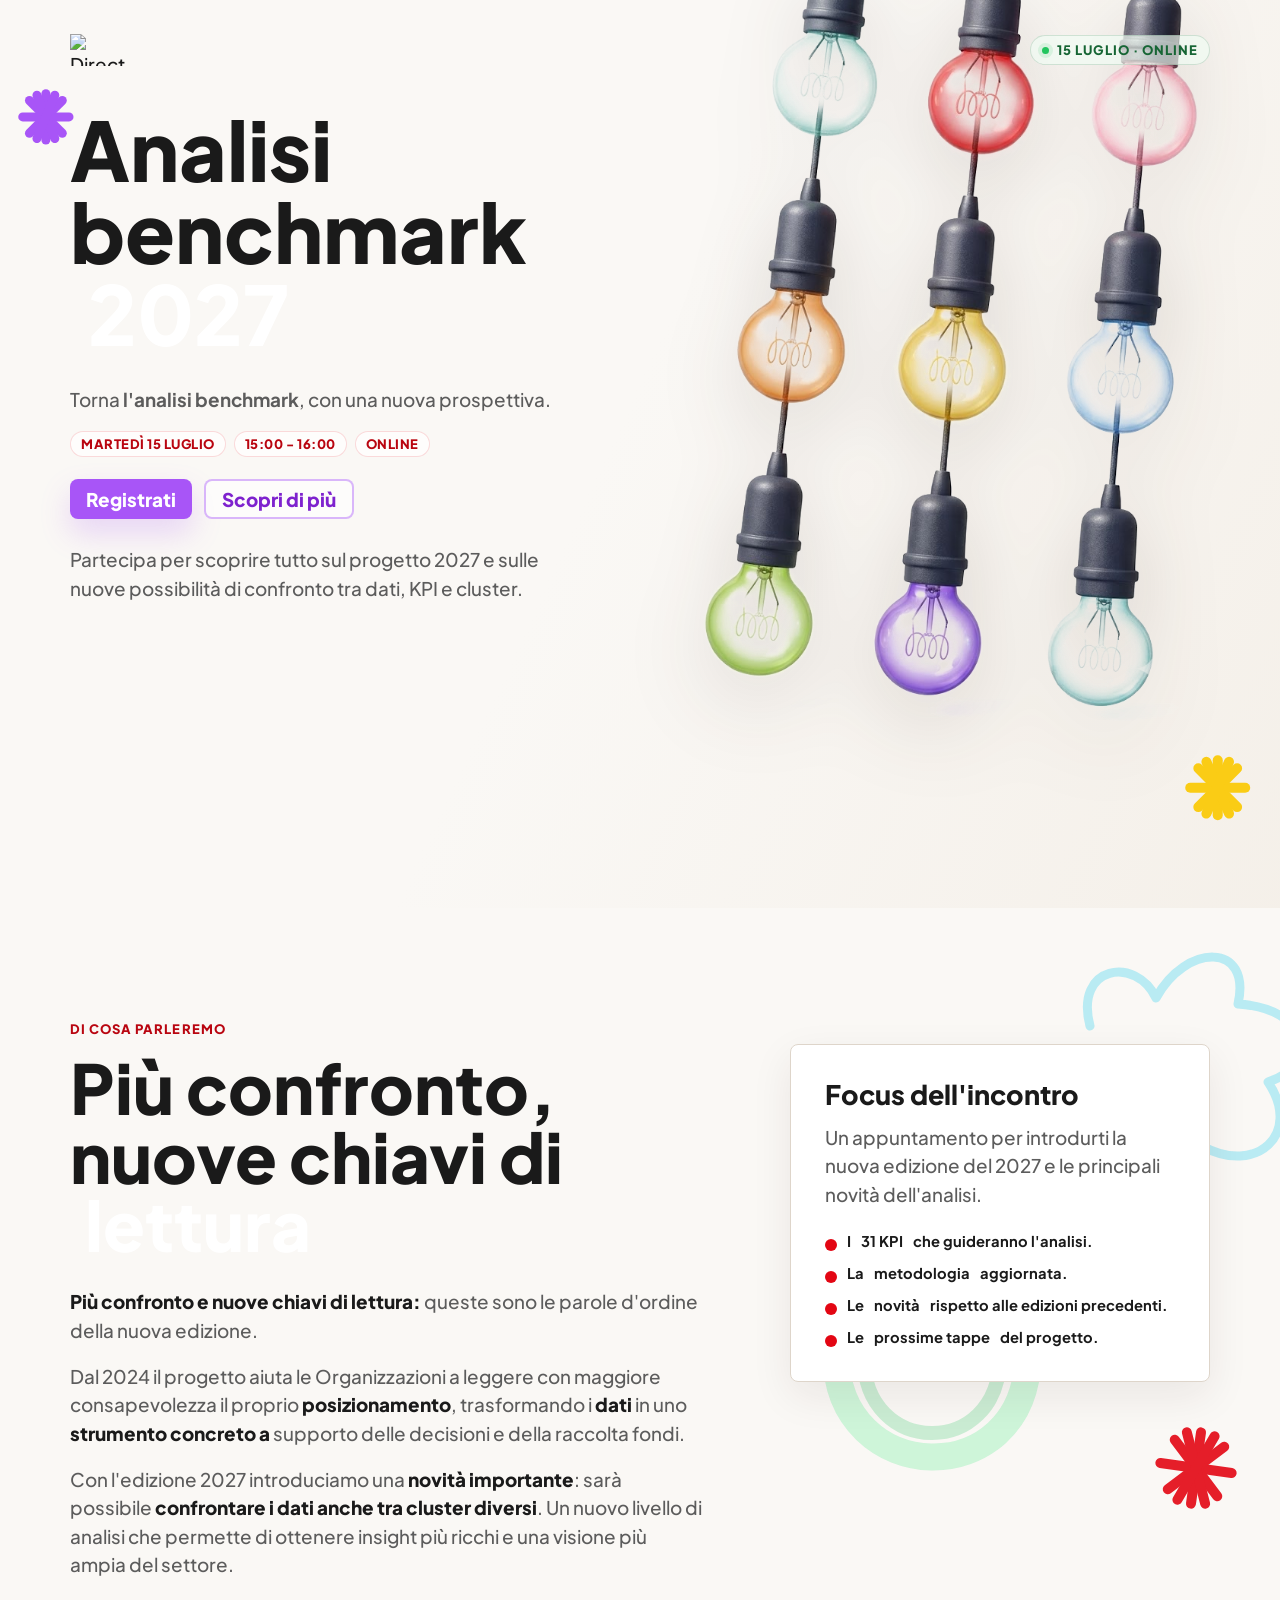
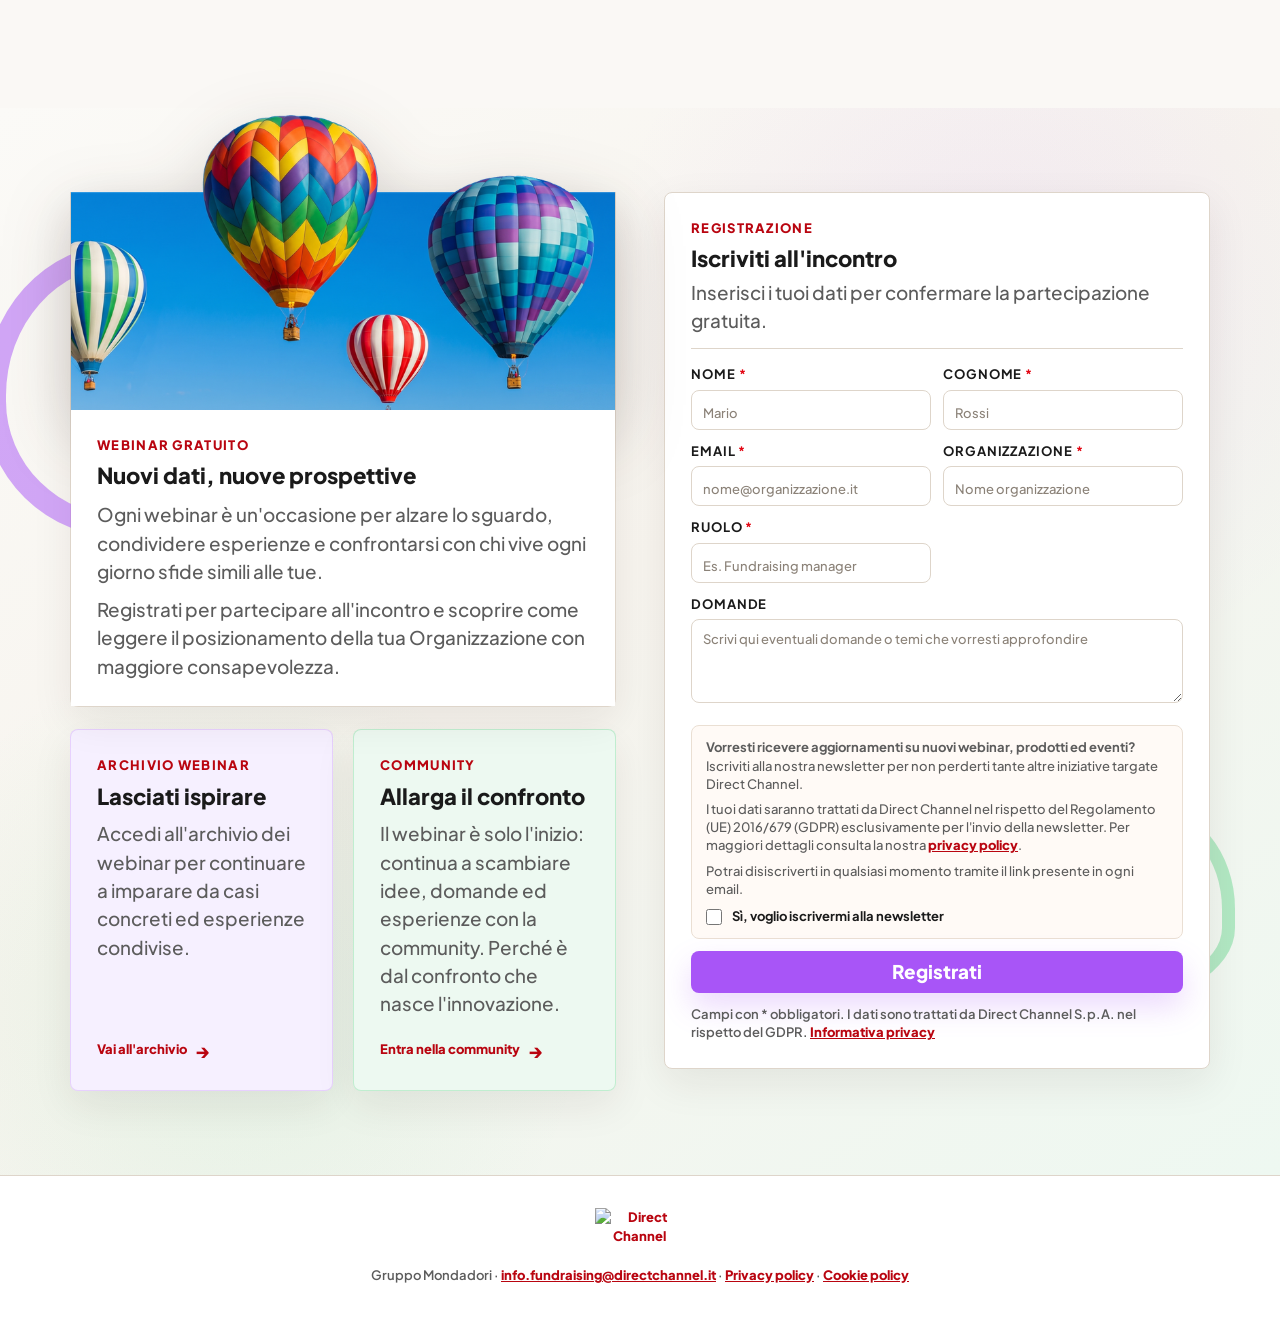
==== analisibenchmark2027/index.html @ b3ea3ef8 "Keep benchmark focus items on one line" ====
<!DOCTYPE html>
<html lang="it">
<head>
  <meta charset="UTF-8" />
  <meta name="viewport" content="width=device-width, initial-scale=1.0, viewport-fit=cover" />
  <meta name="description" content="Registrati al webinar gratuito Direct Channel Academy dedicato alla nuova edizione dell'Analisi Benchmark 2027: confronto tra cluster, KPI, metodologia e prossime tappe." />
  <link rel="icon" type="image/png" sizes="180x180" href="../assets/apple-touch-icon.png" />
  <link rel="apple-touch-icon" href="../assets/apple-touch-icon.png" />
  <link rel="preload" as="image" href="../assets/benchmark-lights.png" media="(min-width: 681px)" />
  <link rel="preload" as="image" href="../assets/benchmark-lights-mobile.png" media="(max-width: 680px)" />
  <title>Analisi Benchmark 2027 | Webinar Direct Channel Academy</title>
  <link rel="preconnect" href="https://fonts.googleapis.com" />
  <link rel="preconnect" href="https://fonts.gstatic.com" crossorigin />
  <link href="https://fonts.googleapis.com/css2?family=Plus+Jakarta+Sans:wght@400;500;600;700;800&display=swap" rel="stylesheet" />
  <style>
    :root {
      --red: #e30613;
      --red-dark: #b90510;
      --cream: #faf8f5;
      --beige: #f4efe8;
      --paper: #ffffff;
      --ink: #1a1a1a;
      --muted: #5c5c5c;
      --soft: #ebe4da;
      --line: #ded5ca;
      --focus: rgba(34, 197, 94, 0.28);
      --shadow: 0 22px 70px rgba(48, 31, 24, 0.12);
      --shadow-soft: 0 14px 42px rgba(48, 31, 24, 0.08);
      --radius: 8px;
      --balloon-headroom: 13.25%;
      --balloon-sky: #2165ab;
      --container-max: 1180px;
      --page-gutter: 20px;
      --scroll-thumb: #facc15;
      --scroll-thumb-hover: #eab308;
      --font-family: "Plus Jakarta Sans", sans-serif;
      --font-h1: clamp(3rem, 6.4vw, 5.9rem);
      --font-h2: clamp(1.25rem, 2.1vw, 1.75rem);
      --font-h2-display: clamp(3rem, 6.4vw, 4.3rem);
      --font-body: clamp(1rem, 1.5vw, 1.18rem);
      --font-small: 0.8125rem;
    }

    * {
      box-sizing: border-box;
    }

    html {
      scroll-behavior: smooth;
      background: var(--cream);
      scrollbar-color: var(--scroll-thumb) transparent;
      scrollbar-width: thin;
    }

    body {
      margin: 0;
      background: var(--cream);
      color: var(--ink);
      font-family: var(--font-family);
      font-size: var(--font-body);
      line-height: 1.5;
      font-weight: 500;
      -webkit-font-smoothing: antialiased;
      text-rendering: optimizeLegibility;
      overflow-x: clip;
      scrollbar-color: var(--scroll-thumb) transparent;
      scrollbar-width: thin;
    }

    button,
    input,
    textarea,
    select {
      font-family: var(--font-family);
    }

    *::-webkit-scrollbar {
      width: 10px;
      height: 10px;
    }

    *::-webkit-scrollbar-track {
      background: transparent;
    }

    *::-webkit-scrollbar-thumb {
      background-color: var(--scroll-thumb);
      border: 2px solid transparent;
      border-radius: 999px;
      background-clip: padding-box;
    }

    *::-webkit-scrollbar-thumb:hover {
      background-color: var(--scroll-thumb-hover);
    }

    *::-webkit-scrollbar-corner {
      background: transparent;
    }

    main {
      width: 100%;
    }

    .wrap {
      width: 100%;
      max-width: var(--container-max);
      margin-inline: auto;
      padding-left: max(var(--page-gutter), env(safe-area-inset-left, 0px));
      padding-right: max(var(--page-gutter), env(safe-area-inset-right, 0px));
    }

    a {
      color: inherit;
    }

    h1,
    h2,
    p {
      margin-top: 0;
      font-family: var(--font-family);
    }

    h1 {
      max-width: 720px;
      margin-bottom: 22px;
      font-size: var(--font-h1);
      line-height: 1;
      font-weight: 800;
      letter-spacing: 0;
      color: var(--ink);
    }

    h2 {
      margin-bottom: 14px;
      font-size: var(--font-h2);
      line-height: 1.12;
      font-weight: 800;
      color: var(--ink);
    }

    h2.section-title {
      max-width: 760px;
      margin-bottom: 20px;
      font-size: var(--font-h2-display);
      line-height: 1;
      letter-spacing: 0;
    }

    .registration-copy h2,
    .registration-form .form-title h2,
    .resource-card h2,
    .success-modal__panel h2 {
      font-size: clamp(1.1rem, 1.8vw, 1.38rem);
      line-height: 1.15;
    }

    p {
      margin-bottom: 0;
      font-size: var(--font-body);
      line-height: 1.5;
      font-weight: 500;
      color: var(--ink);
    }

    p.small {
      font-size: var(--font-small);
      line-height: 1.45;
      font-weight: 600;
      color: var(--muted);
    }

    p.small.label {
      margin-bottom: 14px;
      color: var(--red-dark);
      font-weight: 800;
      letter-spacing: 0.08em;
      text-transform: uppercase;
    }

    .registration-copy > p.small.label,
    .form-title > p.small.label,
    .resource-card > p.small.label {
      margin-bottom: 8px;
      letter-spacing: 0.1em;
    }

    img {
      max-width: 100%;
    }

    .hero {
      position: relative;
      min-height: 100svh;
      overflow: hidden;
      padding: max(28px, env(safe-area-inset-top, 0px)) 0 44px;
      background:
        linear-gradient(115deg, rgba(250, 248, 245, 0.96) 0%, rgba(250, 248, 245, 0.86) 48%, rgba(244, 239, 232, 0.92) 100%),
        var(--cream);
    }

    .hero-doodles {
      position: absolute;
      inset: 0;
      z-index: 0;
      width: 100%;
      height: 100%;
      pointer-events: none;
    }

    .hero-doodles path,
    .hero-doodles line {
      vector-effect: non-scaling-stroke;
    }

    .doodle {
      transform-box: fill-box;
      transform-origin: center;
      will-change: transform, opacity;
    }

    .doodle-orange {
      display: none;
      transform: translate(calc(4px + var(--orange-x, 0)), calc(6px + var(--orange-y, 0))) rotate(var(--orange-r, 0deg));
    }

    .doodle-purple {
      display: none;
      transform: translate(var(--purple-x, 0), var(--purple-y, 0)) rotate(var(--purple-r, 0deg));
    }

    .doodle-star {
      transform: translate(var(--star-x, 0), var(--star-y, 0)) rotate(var(--star-r, 0deg)) scale(var(--star-scale, 1));
      opacity: var(--star-opacity, 1);
    }

    .doodle-star-yellow {
      transform: translate(var(--star-yellow-x, 0), var(--star-yellow-y, 0)) rotate(var(--star-yellow-r, 0deg)) scale(var(--star-yellow-scale, 1));
      opacity: var(--star-yellow-opacity, 1);
    }

    .hero-flower {
      position: absolute;
      z-index: 0;
      display: block;
      width: clamp(48px, 4.6vw, 64px);
      height: auto;
      aspect-ratio: 1;
      pointer-events: none;
      overflow: visible;
    }

    .hero-flower line {
      vector-effect: non-scaling-stroke;
    }

    .hero-flower-purple {
      top: clamp(52px, 10vh, 96px);
      left: clamp(8px, 1.5vw, 24px);
      width: clamp(46px, 4.2vw, 58px);
    }

    .hero-flower-yellow {
      right: clamp(12px, 2.5vw, 40px);
      bottom: clamp(56px, 10vh, 128px);
      width: clamp(50px, 4.8vw, 66px);
    }

    .hero-header {
      position: relative;
      z-index: 2;
      display: flex;
      align-items: center;
      justify-content: space-between;
      gap: 24px;
      min-height: 44px;
    }

    .header-logo {
      display: inline-flex;
      align-items: center;
      flex-shrink: 0;
      text-decoration: none;
    }

    .header-logo img {
      display: block;
      width: auto;
      height: clamp(24px, 3.8vw, 32px);
      max-width: min(148px, 34vw);
    }

    .footer-inner {
      display: flex;
      flex-direction: column;
      align-items: center;
      gap: 16px;
    }

    .footer-logo {
      display: inline-flex;
      align-items: center;
      text-decoration: none;
    }

    .footer-logo img {
      display: block;
      width: auto;
      height: clamp(30px, 5vw, 42px);
      max-width: min(220px, 72vw);
    }

    .footer-copy {
      margin: 0;
    }

    .footer-brand {
      color: var(--red);
      font-weight: 800;
    }

    .hero-header-brand {
      display: inline-flex;
      align-items: center;
      gap: clamp(12px, 2vw, 18px);
      min-height: 30px;
    }

    .hero-header-brand > * {
      margin: 0;
    }

    .live-status {
      display: inline-flex;
      align-items: center;
      justify-content: center;
      gap: 8px;
      min-height: 30px;
      margin: 0;
      border: 1px solid rgba(22, 101, 52, 0.16);
      border-radius: 999px;
      padding: 0 11px;
      background: rgba(240, 253, 244, 0.68);
      color: #166534;
      font-size: var(--font-small);
      font-weight: 800;
      letter-spacing: 0.08em;
      line-height: 1;
      text-transform: uppercase;
      white-space: nowrap;
    }

    .live-status::before {
      content: "";
      width: 7px;
      height: 7px;
      border-radius: 50%;
      background: #22c55e;
      box-shadow: 0 0 0 4px rgba(34, 197, 94, 0.12);
    }

    .hero-grid {
      position: relative;
      z-index: 1;
      display: grid;
      grid-template-columns: minmax(0, 0.84fr) minmax(420px, 0.98fr);
      gap: clamp(24px, 3.2vw, 44px);
      align-items: start;
      padding-top: clamp(20px, 4vh, 48px);
      min-height: calc(100svh - 108px);
    }

    .hero-content {
      grid-column: 1;
      grid-row: 1;
      min-width: 0;
      align-self: start;
    }

    .hero-grid .hero-mascot {
      grid-column: 2;
      grid-row: 1;
      align-self: start;
    }

    .brand {
      display: inline-flex;
      align-items: center;
      justify-content: center;
      gap: 6px;
      min-height: 30px;
      margin: 0;
      font-size: var(--font-small);
      font-weight: 800;
      letter-spacing: 0.22em;
      line-height: 1;
      text-transform: uppercase;
      text-decoration: none;
    }

    .brand strong {
      color: var(--red);
      font-weight: 800;
    }

    .badge {
      display: inline-flex;
      align-items: center;
      gap: 8px;
      min-height: 30px;
      margin: 0;
      border: 1px solid rgba(227, 6, 19, 0.16);
      border-radius: 999px;
      padding: 0 12px;
      background: rgba(255, 255, 255, 0.56);
      color: var(--red-dark);
      font-size: var(--font-small);
      font-weight: 800;
      letter-spacing: 0.08em;
      text-transform: uppercase;
      white-space: nowrap;
    }

    .badge::before {
      content: "";
      width: 7px;
      height: 7px;
      border-radius: 50%;
      background: var(--red);
      box-shadow: 0 0 0 4px rgba(227, 6, 19, 0.09);
    }

    .hero-grid .badge {
      display: none;
    }

    .rotating-highlight {
      position: relative;
      display: inline-block;
      margin: 0 0.04em;
      border-radius: 999px;
      padding: 0.02em 0.18em 0.14em;
      color: #fff;
      line-height: 0.95;
      white-space: nowrap;
      animation: highlightTextCycle 6s infinite;
      isolation: isolate;
      z-index: 0;
    }

    .rotating-highlight::before,
    .rotating-highlight::after {
      content: "";
      position: absolute;
      pointer-events: none;
    }

    .rotating-highlight::before {
      inset: -0.2em -0.28em -0.2em;
      z-index: -1;
      opacity: 0;
      background:
        url("data:image/svg+xml,%3Csvg xmlns='http://www.w3.org/2000/svg' viewBox='0 0 260 96' preserveAspectRatio='none'%3E%3Cellipse cx='130' cy='50' rx='117' ry='35' fill='none' stroke='%2322c55e' stroke-width='11' stroke-linecap='round' transform='rotate(-5 130 50)'/%3E%3Cellipse cx='130' cy='47' rx='122' ry='38' fill='none' stroke='%2386efac' stroke-width='7' stroke-linecap='round' transform='rotate(6 130 47)'/%3E%3C/svg%3E")
        center / 100% 100% no-repeat;
      transform: scale(1.02);
      animation: highlightCircleCycle 6s infinite;
    }

    .rotating-highlight::after {
      left: -0.26em;
      right: -0.28em;
      bottom: -0.42em;
      height: 0.56em;
      z-index: -1;
      opacity: 0;
      background:
        url("data:image/svg+xml,%3Csvg xmlns='http://www.w3.org/2000/svg' viewBox='0 0 260 84' preserveAspectRatio='none'%3E%3Cpath d='M0 52 C14 2 28 82 46 10 C62 0 78 80 96 8 C112 0 128 82 146 12 C162 0 178 78 196 6 C212 0 228 80 246 10 C254 2 260 34 260 22' fill='none' stroke='%23facc15' stroke-width='18' stroke-linecap='round' stroke-linejoin='round'/%3E%3Cpath d='M4 56 C18 18 34 68 52 30 C68 14 84 64 102 26 C118 10 134 62 152 24 C168 10 184 60 202 22 C218 10 234 58 252 26 C256 18 260 40 260 28' fill='none' stroke='%23fde047' stroke-width='7' stroke-linecap='round' stroke-linejoin='round' opacity='.85'/%3E%3C/svg%3E")
        center bottom / 100% 100% no-repeat;
      transform: rotate(-2.5deg) scaleX(1.16);
      animation: highlightUnderlineCycle 6s infinite;
    }

    .rotating-highlight--phase-yellow,
    .rotating-highlight--phase-yellow::before,
    .rotating-highlight--phase-yellow::after {
      animation-delay: -2s;
    }

    @keyframes highlightTextCycle {
      0%,
      33.333% {
        background: var(--red);
        color: #fff;
      }

      33.334%,
      66.666% {
        background: transparent;
        color: var(--ink);
      }

      66.667%,
      100% {
        background: transparent;
        color: var(--ink);
      }
    }

    @keyframes highlightUnderlineCycle {
      0%,
      33.333%,
      66.667%,
      100% {
        opacity: 0;
      }

      33.334%,
      66.666% {
        opacity: 1;
      }
    }

    @keyframes highlightCircleCycle {
      0%,
      33.333%,
      66.666% {
        opacity: 0;
      }

      66.667%,
      100% {
        opacity: 1;
      }
    }

    .hero-body p,
    .registration-copy p:not(.label),
    .resource-card > p:not(.label) {
      color: var(--muted);
      font-size: var(--font-body);
      line-height: 1.5;
      font-weight: 500;
    }

    .hero-body p {
      max-width: 650px;
    }

    .hero-body p:first-child {
      margin-bottom: 30px;
    }

    .hero-body p:last-child {
      max-width: 560px;
      margin-top: 26px;
    }

    .event-meta {
      display: flex;
      flex-wrap: wrap;
      gap: 8px;
      max-width: 650px;
      margin: -12px 0 22px;
      padding: 0;
      list-style: none;
    }

    .event-meta li {
      display: inline-flex;
      align-items: center;
      min-height: 26px;
      border: 1px solid rgba(227, 6, 19, 0.14);
      border-radius: 999px;
      padding: 0 10px;
      background: rgba(255, 255, 255, 0.68);
      color: var(--red-dark);
      font-size: var(--font-small);
      font-weight: 800;
      letter-spacing: 0.04em;
      text-transform: uppercase;
    }

    .button,
    .btn {
      display: inline-flex;
      align-items: center;
      justify-content: center;
      min-height: 54px;
      border: 0;
      border-radius: var(--radius);
      padding: 0 22px;
      background: #a855f7;
      color: #fff;
      cursor: pointer;
      font: inherit;
      font-weight: 800;
      text-decoration: none;
      box-shadow: 0 14px 30px rgba(168, 85, 247, 0.22);
      transition: transform 180ms ease, background 180ms ease, box-shadow 180ms ease;
    }

    .button {
      min-height: 32px;
      padding: 0 13px;
      font-size: var(--font-body);
    }

    .hero-actions-row .button {
      min-height: 40px;
      padding: 0 16px;
    }

    .hero-actions-row {
      display: flex;
      flex-wrap: wrap;
      gap: 12px;
      align-items: center;
    }

    .button.secondary {
      border: 2px solid rgba(168, 85, 247, 0.42);
      background: rgba(255, 255, 255, 0.62);
      color: #7e22ce;
      box-shadow: none;
    }

    .button:hover,
    .btn:hover {
      transform: translateY(-1px);
      background: #9333ea;
      box-shadow: 0 16px 34px rgba(168, 85, 247, 0.28);
    }

    .button.secondary:hover {
      border-color: #a855f7;
      background: rgba(168, 85, 247, 0.08);
      color: #6d08d9;
      box-shadow: none;
    }

    .button:focus-visible,
    .btn:focus-visible,
    input:focus-visible,
    textarea:focus-visible {
      outline: 3px solid var(--focus);
      outline-offset: 3px;
    }

    input[type="email"]:focus-visible:invalid:not(:placeholder-shown) {
      outline-color: rgba(227, 6, 19, 0.28);
    }

    .hero-mascot {
      position: relative;
      align-self: start;
      min-height: clamp(580px, 55vw, 780px);
      height: auto;
      margin: 0;
      isolation: isolate;
      transform: none;
    }

    .hero-mascot::before {
      content: none;
    }

    .hero-mascot img {
      position: absolute;
      right: clamp(-34px, -2vw, -8px);
      top: calc(-1 * clamp(92px, 11vw, 136px));
      bottom: auto;
      width: min(690px, 49vw);
      max-width: none;
      height: auto;
      display: block;
      filter: drop-shadow(0 26px 40px rgba(48, 31, 24, 0.16));
      transition: opacity 220ms ease;
    }

    .hero-mascot.is-summer img,
    .hero-mascot.is-winter img {
      width: min(690px, 49vw);
      right: clamp(-34px, -2vw, -8px);
      top: calc(-1 * clamp(92px, 11vw, 136px));
      bottom: auto;
    }

    .hero-mascot.is-autumn img {
      width: min(690px, 49vw);
      right: clamp(-34px, -2vw, -8px);
      top: calc(-1 * clamp(92px, 11vw, 136px));
      bottom: auto;
    }

    .form-title {
      max-width: 340px;
      margin-bottom: 20px;
    }

    .form-title h2 {
      margin-bottom: 8px;
    }

    .form-title p {
      margin-bottom: 0;
      color: var(--muted);
    }

    .form-grid {
      display: grid;
      grid-template-columns: repeat(2, minmax(0, 1fr));
      gap: 16px;
    }

    .field {
      margin: 0;
    }

    .field.full {
      grid-column: 1 / -1;
    }

    label {
      display: block;
      margin-bottom: 7px;
      color: var(--ink);
      font-size: var(--font-small);
      font-weight: 800;
    }

    .req {
      color: var(--red);
    }

    input,
    textarea {
      width: 100%;
      border: 1px solid var(--line);
      border-radius: var(--radius);
      background: #fff;
      color: var(--ink);
      font: inherit;
      font-size: var(--font-body);
      transition: border-color 160ms ease, box-shadow 160ms ease, background 160ms ease;
    }

    input {
      min-height: 52px;
      padding: 0 14px;
    }

    textarea {
      min-height: 126px;
      padding: 14px;
      resize: vertical;
    }

    input::placeholder,
    textarea::placeholder {
      color: #8b8278;
    }

    input:hover,
    textarea:hover {
      border-color: #cfc3b6;
      background: #fffdfb;
    }

    input:focus,
    textarea:focus {
      outline: none;
      border-color: #22c55e;
      box-shadow: 0 0 0 4px rgba(34, 197, 94, 0.12);
    }

    input[type="email"]:focus:invalid:not(:placeholder-shown) {
      border-color: var(--red);
      box-shadow: 0 0 0 4px rgba(227, 6, 19, 0.1);
    }

    .btn {
      width: 100%;
      margin-top: 18px;
    }

    .section {
      position: relative;
      overflow: hidden;
      padding: clamp(64px, 9vw, 112px) 0;
    }

    .section-thread {
      position: absolute;
      left: 0;
      top: -46px;
      z-index: 0;
      width: min(520px, 34vw);
      height: 560px;
      pointer-events: none;
      transform: translateX(var(--section-thread-x, -420px)) rotate(var(--section-thread-r, -5deg));
      transform-origin: 18% 12%;
      will-change: transform;
    }

    .section-thread path {
      vector-effect: non-scaling-stroke;
    }

    .section-mobile-wave {
      display: none;
      position: absolute;
      left: 0;
      top: 50%;
      bottom: auto;
      z-index: 1;
      width: 100%;
      height: 72px;
      pointer-events: none;
      overflow: visible;
      transform:
        translateY(-50%)
        translate(var(--mobile-wave-x, 0), var(--mobile-wave-y, 0))
        rotate(var(--mobile-wave-r, 0deg));
      transform-origin: 50% 58%;
      will-change: transform;
    }

    .hero-programma-divider {
      display: none;
      position: relative;
      z-index: 4;
      height: 34px;
      margin: 0;
      pointer-events: none;
      overflow: visible;
      line-height: 0;
    }

    .hero-orange-mobile {
      display: none;
      pointer-events: none;
    }

    .section-mobile-wave path {
      vector-effect: non-scaling-stroke;
    }

    .section-sketches {
      position: absolute;
      top: -68px;
      right: -42px;
      z-index: 0;
      width: min(580px, 46vw);
      height: auto;
      aspect-ratio: 580 / 760;
      pointer-events: none;
      transform:
        translate(var(--section-sketch-x, 0), var(--section-sketch-y, 0))
        rotate(var(--section-sketch-r, 0deg));
      transform-origin: 72% 46%;
      will-change: transform;
    }

    .section-sketches path,
    .section-sketches line {
      vector-effect: non-scaling-stroke;
    }

    .section.alt {
      background: var(--beige);
    }

    .talk-grid {
      position: relative;
      z-index: 1;
      display: grid;
      grid-template-columns: minmax(0, 1fr) minmax(310px, 420px);
      gap: clamp(34px, 7vw, 86px);
      align-items: start;
    }

    .editorial-copy {
      max-width: 780px;
    }

    .editorial-copy p {
      margin-bottom: 18px;
      color: var(--muted);
      font-size: var(--font-body);
      line-height: 1.5;
    }

    .editorial-copy strong {
      color: var(--ink);
      font-weight: 800;
    }

    .focus-card {
      position: sticky;
      top: 24px;
      border: 1px solid var(--line);
      border-radius: var(--radius);
      padding: clamp(24px, 4vw, 34px);
      background: var(--paper);
      box-shadow: var(--shadow-soft);
    }

    .focus-card h2 {
      margin-bottom: 14px;
    }

    .focus-card p {
      margin-bottom: 24px;
      color: var(--muted);
      font-weight: 500;
    }

    .focus-list {
      display: grid;
      gap: 12px;
      margin: 0;
      padding: 0;
      list-style: none;
    }

    .focus-list li {
      display: flex;
      gap: 10px;
      color: var(--ink);
      font-size: clamp(0.9rem, 1.15vw, 1rem);
      font-weight: 700;
      line-height: 1.35;
      white-space: nowrap;
    }

    .focus-list li::before {
      content: "";
      width: 12px;
      height: 12px;
      flex: 0 0 12px;
      margin-top: 7px;
      border-radius: 50%;
      background-color: var(--red);
      background-repeat: no-repeat;
      background-position: center;
      background-size: 9px 9px;
      animation: focusMarkerCycle 6s infinite;
    }

    @keyframes focusMarkerCycle {
      0%,
      33.32% {
        border-radius: 50%;
        background-color: var(--red);
        background-image: none;
        background-size: 9px 9px;
      }

      33.33%,
      66.65% {
        border-radius: 0;
        background-color: transparent;
        background-image: url("data:image/svg+xml,%3Csvg xmlns='http://www.w3.org/2000/svg' viewBox='0 0 24 24'%3E%3Cg stroke='%23facc15' stroke-width='2.8' stroke-linecap='round'%3E%3Cline x1='12' y1='2' x2='12' y2='22'/%3E%3Cline x1='2' y1='12' x2='22' y2='12'/%3E%3Cline x1='5' y1='5' x2='19' y2='19'/%3E%3Cline x1='19' y1='5' x2='5' y2='19'/%3E%3C/g%3E%3C/svg%3E");
        background-size: 12px 12px;
      }

      66.66%,
      100% {
        border-radius: 2px;
        background-color: #22c55e;
        background-image: none;
        background-size: 9px 9px;
      }
    }

    .registration {
      padding: clamp(48px, 7vw, 84px) 0;
      background:
        radial-gradient(circle at 78% 18%, rgba(168, 85, 247, 0.08), transparent 30%),
        radial-gradient(circle at 18% 84%, rgba(34, 197, 94, 0.08), transparent 26%),
        linear-gradient(145deg, #fbfaf7 0%, #f7f4ee 46%, #eef8f1 100%);
    }

    .registration.section {
      overflow: visible;
    }

    .registration::before,
    .registration::after {
      content: "";
      position: absolute;
      z-index: 0;
      pointer-events: none;
      border-style: solid;
      background: transparent;
      transform-origin: center;
      will-change: transform;
    }

    .registration::before {
      right: max(108px, 9vw);
      bottom: 228px;
      width: min(142px, 12vw);
      height: min(168px, 14vw);
      border-width: 11px;
      border-color: rgba(22, 101, 52, 0.44);
      border-radius: 41% 59% 37% 63% / 58% 39% 61% 42%;
      transform:
        translate(var(--form-blob-alt-x, 0), var(--form-blob-alt-y, 0))
        rotate(var(--form-blob-alt-r, 0deg))
        scale(var(--form-blob-alt-s, 1));
    }

    .registration::after {
      right: max(38px, 3.5vw);
      bottom: 168px;
      width: min(220px, 18vw);
      height: min(176px, 15vw);
      border-width: 13px;
      border-color: rgba(34, 197, 94, 0.3);
      border-radius: 63% 37% 58% 42% / 46% 54% 41% 59%;
      transform:
        translate(var(--form-blob-small-x, 0), var(--form-blob-small-y, 0))
        rotate(var(--form-blob-small-r, 0deg))
        scale(var(--form-blob-small-s, 1));
    }

    #desktopFormAnchor,
    #mobileFormAnchor {
      display: none !important;
    }

    .registration-grid {
      position: relative;
      z-index: 1;
      display: grid;
      grid-template-columns: minmax(0, 1fr) minmax(0, 1fr);
      gap: clamp(24px, 4.5vw, 48px);
      align-items: start;
    }

    .registration-left {
      display: flex;
      flex-direction: column;
      justify-content: flex-start;
      gap: clamp(16px, 2.8vw, 22px);
      width: 100%;
      min-width: 0;
      align-self: start;
      grid-column: 1;
      grid-row: 1;
    }

    .registration-media,
    .registration-form {
      display: flex;
      flex-direction: column;
      align-self: stretch;
      width: 100%;
      margin: 0;
      border: 1px solid var(--line);
      border-radius: var(--radius);
      background: var(--paper);
      box-shadow: var(--shadow-soft);
    }

    .registration-form {
      overflow: hidden;
      scroll-margin-top: max(16px, env(safe-area-inset-top, 0px));
      grid-column: 2;
      grid-row: 1;
      align-self: start;
    }

    .registration-media {
      position: relative;
      isolation: isolate;
      overflow: visible;
      border-top: none;
      border-top-left-radius: 0;
      border-top-right-radius: 0;
    }

    .registration-media::before {
      content: "";
      position: absolute;
      z-index: 0;
      top: 10%;
      left: -16%;
      width: min(58%, 250px);
      aspect-ratio: 1;
      border: 22px solid rgba(168, 85, 247, 0.5);
      border-radius: var(--violet-br, 47% 53% 52% 48% / 52% 48% 53% 47%);
      background: transparent;
      pointer-events: none;
      transform-origin: center;
      transform:
        translate(var(--form-blob-x, 0), var(--form-blob-y, 0))
        rotate(var(--form-blob-r, 0deg))
        scale(var(--form-blob-s, 1))
        skewX(var(--form-blob-skew, 0deg));
      will-change: transform, border-radius;
    }

    .registration-visual,
    .registration-copy {
      position: relative;
      z-index: 1;
    }

    .registration-visual {
      position: relative;
      z-index: 2;
      width: 100%;
      margin: calc(-1 * var(--balloon-headroom)) 0 -5px;
      flex: 0 0 auto;
      overflow: visible;
      border-radius: 0;
      background: transparent;
      line-height: 0;
    }

    .registration-visual img {
      display: block;
      width: 100%;
      height: auto;
      max-width: none;
      margin-top: 0;
      margin-bottom: -5px;
      transform: translate(0px, -5px);
      filter: drop-shadow(0 22px 34px rgba(48, 31, 24, 0.2));
    }

    .registration-copy {
      flex: 1 1 auto;
      position: relative;
      z-index: 3;
      background: var(--paper);
      padding: clamp(18px, 2.8vw, 26px);
    }

    .registration-copy h2 {
      margin: 0 0 12px;
    }

    .registration-copy p:not(.label) {
      margin: 0;
    }

    .registration-copy p:not(.label) + p:not(.label) {
      margin-top: 10px;
    }

    .registration-form {
      padding: clamp(18px, 2.8vw, 26px);
    }

    .registration-form .form-title {
      max-width: none;
      margin-bottom: 16px;
      padding-bottom: 14px;
      border-bottom: 1px solid var(--line);
    }

    .registration-form .form-title h2 {
      line-height: 1.15;
    }

    .registration-form .form-title p {
      line-height: 1.45;
    }

    .registration-form .form-grid {
      gap: 12px;
    }

    .registration-form label {
      margin-bottom: 5px;
      font-weight: 700;
      letter-spacing: 0.07em;
      text-transform: uppercase;
    }

    .registration-form input {
      min-height: 40px;
      padding: 0 11px;
    }

    .registration-form input::placeholder,
    .registration-form textarea::placeholder {
      font-size: var(--font-small);
    }

    .registration-form textarea {
      min-height: 84px;
      padding: 10px 11px;
    }

    .registration-form .btn {
      min-height: 42px;
      margin-top: 12px;
    }

    .registration-form .newsletter-banner {
      padding: 12px 14px;
    }

    .registration-form .newsletter-banner p {
      margin-bottom: 7px;
      font-size: var(--font-small);
      line-height: 1.4;
    }

    .registration-form .newsletter-banner p:last-of-type {
      margin-bottom: 10px;
    }

    .registration-form .check-row {
      display: grid;
      grid-template-columns: 16px minmax(0, 1fr);
      column-gap: 10px;
      align-items: center;
    }

    .registration-form .check-row input {
      flex: 0 0 16px;
      width: 16px;
      min-width: 16px;
      height: 16px;
      min-height: 16px;
      margin: 0;
      padding: 0;
      border: 0;
      outline: none;
      box-shadow: none;
      accent-color: var(--red);
    }

    .registration-form .check-row input:hover,
    .registration-form .check-row input:focus,
    .registration-form .check-row input:focus-visible {
      outline: none;
      box-shadow: none;
    }

    .registration-form .check-row label {
      flex: 1;
      min-width: 0;
      margin: 0;
      font-size: var(--font-small);
      font-weight: 700;
      letter-spacing: 0;
      line-height: 1.35;
      text-transform: none;
      cursor: pointer;
    }

    .registration-form .check-row label:hover,
    .registration-form .check-row label:focus-visible {
      font-weight: 700;
      letter-spacing: 0;
    }

    .registration-form .status {
      margin-top: 12px;
      padding: 10px 12px;
    }

    .registration-form .form-foot {
      margin-top: 12px;
      line-height: 1.45;
      text-align: left;
    }

    .newsletter-banner {
      grid-column: 1 / -1;
      margin-top: 4px;
      border: 1px solid #eadfd3;
      border-radius: var(--radius);
      padding: 18px;
      background: #fffaf6;
    }

    .newsletter-banner p {
      margin-bottom: 10px;
      color: var(--muted);
    }

    .newsletter-banner p:last-of-type {
      margin-bottom: 14px;
    }

    .newsletter-banner a,
    .form-foot a {
      color: var(--red-dark);
      font-weight: 800;
    }

    .check-row {
      display: flex;
      align-items: flex-start;
      gap: 10px;
    }

    .check-row input {
      width: 20px;
      min-width: 20px;
      height: 20px;
      min-height: 20px;
      margin-top: 2px;
      accent-color: var(--red);
    }

    .check-row label {
      margin-bottom: 0;
      line-height: 1.35;
    }

    .status {
      display: none;
      margin-top: 18px;
      border-radius: var(--radius);
      padding: 14px 16px;
      font-weight: 800;
    }

    .status.show {
      display: block;
    }

    .status.ok {
      background: #f2fbf5;
      color: #22613a;
    }

    .status.err {
      background: #fff0f1;
      color: var(--red-dark);
    }

    .confetti-canvas {
      position: fixed;
      inset: 0;
      z-index: 120;
      width: 100%;
      height: 100%;
      pointer-events: none;
    }

    .success-modal {
      position: fixed;
      inset: 0;
      z-index: 110;
      display: grid;
      place-items: center;
      padding: max(20px, env(safe-area-inset-top, 0px)) max(var(--page-gutter), env(safe-area-inset-right, 0px)) max(20px, env(safe-area-inset-bottom, 0px)) max(var(--page-gutter), env(safe-area-inset-left, 0px));
    }

    .success-modal[hidden] {
      display: none;
    }

    body.modal-open {
      overflow: hidden;
    }

    .success-modal__backdrop {
      position: absolute;
      inset: 0;
      background: rgba(26, 26, 26, 0.42);
      backdrop-filter: blur(3px);
    }

    .success-modal__panel {
      position: relative;
      z-index: 1;
      width: min(680px, calc(100vw - 32px));
      border: 1px solid rgba(34, 197, 94, 0.22);
      border-radius: calc(var(--radius) + 4px);
      padding: clamp(28px, 4vw, 40px);
      background: #fff;
      box-shadow: var(--shadow);
      text-align: left;
      animation: successModalIn 320ms ease;
    }

    @keyframes successModalIn {
      from {
        opacity: 0;
        transform: translateY(18px) scale(0.96);
      }

      to {
        opacity: 1;
        transform: translateY(0) scale(1);
      }
    }

    .success-modal__body {
      display: flex;
      align-items: flex-start;
      gap: clamp(22px, 3vw, 32px);
      padding-right: 38px;
    }

    .success-modal__icon {
      display: grid;
      flex: 0 0 auto;
      place-items: center;
      width: 72px;
      height: 72px;
      margin: 2px 0 0;
      border: 2px solid #22c55e;
      border-radius: 50%;
      background: #f2fbf5;
      color: #22c55e;
      font-size: 2rem;
      font-weight: 800;
      line-height: 1;
    }

    .success-modal__copy {
      flex: 1;
      min-width: 0;
    }

    .success-modal__copy > p.small:first-child {
      margin: 0 0 10px;
      font-weight: 800;
      letter-spacing: 0.08em;
      text-transform: uppercase;
    }

    .success-modal__panel h2 {
      margin: 0 0 12px;
      color: var(--ink);
    }

    .success-modal__panel p {
      margin: 0;
      padding: 0;
      color: var(--muted);
      font-weight: 600;
      line-height: 1.55;
    }

    .success-modal__calendar-actions {
      display: flex;
      flex-wrap: nowrap;
      align-items: stretch;
      gap: 14px;
      margin-top: 22px;
    }

    .success-modal__calendar-actions .success-modal__cta {
      flex: 1 1 220px;
      min-width: 220px;
      white-space: nowrap;
      padding: 0 18px;
    }

    .success-modal__cta {
      display: inline-flex;
      align-items: center;
      justify-content: center;
      min-height: 40px;
      padding: 0 16px;
      border: 2px solid rgba(34, 197, 94, 0.34);
      border-radius: var(--radius);
      background: #f2fbf5;
      color: #166534;
      font-size: var(--font-small);
      font-weight: 800;
      text-decoration: none;
      transition: background 160ms ease, border-color 160ms ease, color 160ms ease;
    }

    .success-modal__cta:hover {
      border-color: #22c55e;
      background: #e8f8ed;
      color: #14532d;
    }

    .success-modal__cta--outlook {
      border-color: rgba(0, 120, 212, 0.28);
      background: #f0f7ff;
      color: #0078d4;
    }

    .success-modal__cta--outlook:hover {
      border-color: #0078d4;
      background: #e5f2ff;
      color: #005a9e;
    }

    .success-modal__close {
      position: absolute;
      top: 16px;
      right: 16px;
      display: inline-flex;
      align-items: center;
      justify-content: center;
      width: 36px;
      height: 36px;
      padding: 0;
      border: 1px solid var(--line);
      border-radius: 50%;
      background: var(--paper);
      color: var(--muted);
      cursor: pointer;
      transition: background 160ms ease, color 160ms ease, border-color 160ms ease;
    }

    .success-modal__close svg {
      display: block;
      width: 14px;
      height: 14px;
      flex: 0 0 auto;
    }

    .success-modal__close:hover {
      background: #f7f2ec;
      border-color: #cfc3b6;
      color: var(--ink);
    }

    .form-foot {
      margin: 18px 0 0;
      color: var(--muted);
      font-size: var(--font-small);
      text-align: center;
    }

    .resource-grid {
      display: grid;
      grid-template-columns: repeat(2, minmax(0, 1fr));
      gap: clamp(14px, 2.4vw, 20px);
      width: 100%;
      align-items: stretch;
      box-sizing: border-box;
    }

    .resource-card {
      display: flex;
      flex-direction: column;
      align-items: stretch;
      height: 100%;
      min-width: 0;
      min-height: 0;
      padding: clamp(18px, 2.8vw, 26px);
      border: 1px solid var(--line);
      border-radius: var(--radius);
      background: var(--paper);
      color: var(--ink);
      text-decoration: none;
      box-shadow: var(--shadow-soft);
      transition: transform 180ms ease, box-shadow 180ms ease, border-color 180ms ease;
    }

    .resource-card:first-child {
      background: #f6f0ff;
      border-color: rgba(168, 85, 247, 0.2);
    }

    .resource-card:last-child {
      background: #edf9f1;
      border-color: rgba(34, 197, 94, 0.22);
    }

    .resource-card:hover {
      transform: translateY(-2px);
      box-shadow: var(--shadow);
    }

    .resource-card:first-child:hover {
      border-color: rgba(168, 85, 247, 0.36);
    }

    .resource-card:last-child:hover {
      border-color: rgba(34, 197, 94, 0.36);
    }

    .resource-card h2 {
      margin: 0 0 10px;
      line-height: 1.2;
    }

    .resource-card > p:not(.label) {
      flex: 1 0 auto;
      margin: 0 0 14px;
    }

    .text-link {
      display: inline-flex;
      align-items: center;
      gap: 8px;
      margin-top: auto;
      padding-top: 4px;
      flex-shrink: 0;
      color: var(--red-dark);
      font-size: var(--font-small);
      font-weight: 800;
      text-decoration: none;
    }

    .text-link::after {
      content: "→";
      font-size: var(--font-body);
      transition: transform 180ms ease;
    }

    .resource-card:hover .text-link::after {
      transform: translateX(4px);
    }

    .footer {
      position: relative;
      padding: 32px max(var(--page-gutter), env(safe-area-inset-right, 0px)) max(32px, env(safe-area-inset-bottom, 0px)) max(var(--page-gutter), env(safe-area-inset-left, 0px));
      border-top: 1px solid var(--line);
      background: var(--paper);
      color: var(--muted);
      font-size: var(--font-small);
      text-align: center;
    }

    .footer-seasons,
    .footer-season {
      display: none !important;
    }

    .footer a {
      color: var(--red-dark);
      font-weight: 800;
    }

    @media (max-width: 960px) {
      :root {
        --page-gutter: 18px;
        --font-h1: clamp(2.1rem, 5.2vw, 3rem);
        --font-h2-display: clamp(2.1rem, 5.2vw, 3rem);
        --font-body: clamp(0.92rem, 1.8vw, 1.02rem);
      }

      .hero {
        min-height: auto;
      }

      .hero-grid,
      .talk-grid,
      .registration-grid {
        grid-template-columns: 1fr;
      }

      .registration-grid {
        align-items: start;
      }

      .registration-left {
        justify-content: flex-start;
        align-self: auto;
        grid-column: auto;
        grid-row: auto;
      }

      .registration-media {
        border-top-left-radius: 0;
        border-top-right-radius: 0;
      }

      .registration-visual {
        margin-top: 0;
        margin-bottom: -5px;
        border-radius: 0;
        background: var(--balloon-sky);
      }

      .registration-copy {
        padding-top: clamp(14px, 3.5vw, 20px);
      }

      .registration-visual img {
        margin-top: calc(-1 * var(--balloon-headroom) - 1px);
        margin-bottom: -5px;
        transform: translate(0px, -5px);
        filter: none;
      }

      .hero-grid {
        grid-template-columns: minmax(0, 0.58fr) minmax(280px, 0.42fr);
        gap: clamp(14px, 3vw, 28px);
        align-items: start;
        min-height: auto;
        padding-top: 10px;
      }

      .hero-content {
        display: flex;
        flex-direction: column;
        gap: clamp(10px, 1.8vw, 16px);
        grid-column: 1;
        grid-row: 1;
        min-width: 0;
        max-width: min(100%, 44vw);
        z-index: 1;
      }

      .hero-intro,
      .hero-body {
        min-width: 0;
      }

      .hero-body {
        margin-top: 0;
      }

      .hero-grid .hero-mascot {
        grid-column: 2;
        grid-row: 1;
        align-self: start;
        justify-self: end;
        width: clamp(300px, 42vw, 500px);
        height: auto;
      }

      .hero-mascot {
        min-height: clamp(330px, 46vw, 540px);
      }

      .hero-mascot img {
        width: 112%;
        right: -10%;
        top: calc(-1 * clamp(76px, 10vw, 116px));
      }

      .hero-mascot.is-summer img,
      .hero-mascot.is-winter img {
        width: 112%;
        right: -10%;
        top: calc(-1 * clamp(76px, 10vw, 116px));
      }

      .hero-mascot.is-autumn img {
        width: 112%;
        right: -10%;
        top: calc(-1 * clamp(76px, 10vw, 116px));
      }

      h1 {
        max-width: 100%;
      }

      h1,
      h2.section-title {
        margin-bottom: 16px;
        line-height: 1.02;
      }

      .hero-body p:first-child {
        max-width: 100%;
        margin-bottom: 14px;
        line-height: 1.45;
      }

      .hero-body p:last-child {
        max-width: 100%;
        margin-top: 10px;
        line-height: 1.45;
      }

      .button {
        min-height: 32px;
        padding: 0 14px;
      }

      .hero-header {
        min-height: 42px;
      }

      .focus-card {
        position: static;
      }

      .focus-list li {
        white-space: normal;
      }

      .registration-form,
      .registration-media {
        position: static;
        grid-column: auto;
        grid-row: auto;
        align-self: auto;
      }
    }

    @media (min-width: 681px) and (max-width: 960px) {
      .hero {
        overflow: visible;
        z-index: 2;
        padding-bottom: clamp(64px, 12vw, 120px);
      }

      .hero-mascot {
        z-index: 3;
      }

      #programma {
        position: relative;
        z-index: 1;
      }
    }

    @media (max-width: 680px) {
      :root {
        --page-gutter: 16px;
        --font-h1: clamp(2.05rem, 8.4vw, 2.55rem);
        --font-h2-display: clamp(2.05rem, 8.4vw, 2.55rem);
        --font-body: 0.875rem;
        --font-small: 0.75rem;
      }

      html {
        overflow-x: hidden;
        width: 100%;
        max-width: 100%;
      }

      body {
        overflow-x: hidden;
        width: 100%;
        max-width: 100%;
      }

      main {
        overflow-x: clip;
        overflow-y: visible;
        max-width: 100%;
      }

      .hero {
        overflow: hidden;
        z-index: auto;
        padding: max(22px, env(safe-area-inset-top, 0px)) 0 14px;
      }

      .hero-mascot {
        z-index: 1;
      }

      .hero-programma-divider {
        display: block;
        z-index: 4;
        width: 100%;
        max-width: 100%;
        height: 34px;
        margin: 0;
        overflow: visible;
        line-height: 0;
        background: var(--cream);
      }

      .hero-programma-divider .section-mobile-wave {
        display: block;
        position: relative;
        top: auto;
        left: 0;
        right: 0;
        width: 100%;
        max-width: 100%;
        height: 38px;
        overflow: visible;
        transform: translate(var(--mobile-wave-x, 0), var(--mobile-wave-y, 0)) rotate(var(--mobile-wave-r, 0deg));
        transform-origin: 50% 50%;
      }

      .hero-header {
        min-height: 38px;
        justify-content: space-between;
      }

      .hero-header-brand {
        min-height: 26px;
        width: auto;
      }

      .header-logo img {
        height: clamp(22px, 6vw, 28px);
        max-width: min(132px, 42vw);
      }

      .live-status {
        min-height: 26px;
        padding: 0 9px;
        letter-spacing: 0.06em;
      }

      .hero-doodles {
        display: none;
      }

      .hero-orange-mobile {
        display: none;
        position: absolute;
        top: clamp(24px, 7vw, 42px);
        right: -2%;
        width: min(70vw, 280px);
        height: auto;
        z-index: 0;
        pointer-events: none;
        overflow: visible;
      }

      .hero-orange-mobile .doodle-orange-mobile {
        transform-box: fill-box;
        transform-origin: 72% 18%;
        transform: translate(var(--orange-x, 0), var(--orange-y, 0)) rotate(var(--orange-r, 0deg));
        will-change: transform;
      }

      .hero-orange-mobile path {
        vector-effect: non-scaling-stroke;
      }

      .hero-flower {
        display: none;
      }

      .hero-grid {
        grid-template-columns: minmax(0, 1fr) minmax(96px, 31vw);
        grid-template-rows: auto auto;
        gap: 8px 10px;
        align-items: start;
        padding-top: 4px;
      }

      .hero-content {
        display: contents;
      }

      .hero-intro {
        grid-column: 1;
        grid-row: 1;
      }

      .hero-grid .hero-mascot {
        grid-column: 2;
        grid-row: 1;
        align-self: start;
        height: auto;
        min-height: clamp(146px, 42vw, 220px);
        transform: none;
      }

      .hero-body {
        grid-column: 1 / -1;
        grid-row: 2;
        margin-top: 6px;
      }

      h1,
      h2.section-title {
        margin-bottom: 10px;
        line-height: 1.02;
      }

      .rotating-highlight {
        padding: 0.02em 0.12em 0.1em;
      }

      .hero-body p:first-child {
        margin-bottom: 14px;
        line-height: 1.45;
      }

      .hero-body p:last-child {
        margin-top: 14px;
      }

      .hero-actions-row .button {
        min-height: 36px;
      }

      .button {
        width: auto;
        min-height: 30px;
        padding: 0 11px;
      }

      .hero-actions-row {
        display: flex;
        flex-wrap: nowrap;
        gap: 8px;
        align-items: center;
        justify-content: center;
      }

      .hero-actions-row .button {
        width: auto;
        flex: 0 0 auto;
        white-space: nowrap;
      }

      .hero-mascot {
        align-self: start;
        min-height: clamp(146px, 42vw, 220px);
        margin-top: 2px;
        overflow: visible;
        transform: none;
      }

      .hero-mascot::before {
        content: none;
      }

      .hero-mascot img {
        position: absolute;
        right: -78px;
        top: -74px;
        bottom: auto;
        width: min(240px, 52vw);
        max-width: none;
      }

      .hero-mascot.is-summer img,
      .hero-mascot.is-winter img {
        right: -78px;
        top: -74px;
        bottom: auto;
        width: min(240px, 52vw);
      }

      .hero-mascot.is-autumn img {
        right: -78px;
        top: -74px;
        bottom: auto;
        width: min(240px, 52vw);
      }

      .form-grid {
        grid-template-columns: 1fr;
      }

      .section {
        padding: 62px 0;
        overflow: hidden;
      }

      .registration.section {
        overflow: visible;
      }

      .section-decor-desktop,
      #programma > .section-thread,
      #programma > .section-sketches {
        display: none !important;
        position: absolute;
        width: 0 !important;
        height: 0 !important;
        margin: 0;
        padding: 0;
        overflow: hidden;
        visibility: hidden;
        pointer-events: none;
      }

      .hero-mascot {
        z-index: 1;
      }

      #programma {
        position: relative;
        z-index: 1;
        padding-top: 32px;
      }

      #programma > p.small.label {
        position: relative;
        z-index: 1;
      }

      #programma.section {
        padding-bottom: 56px;
      }

      .registration::before {
        right: 64px;
        bottom: 168px;
        width: 96px;
        height: 112px;
        border-width: 9px;
      }

      .registration-media::before {
        top: 8%;
        left: -22%;
        width: min(62%, 170px);
        border-width: 16px;
      }

      .registration::after {
        right: 14px;
        bottom: 108px;
        width: 138px;
        height: 112px;
        border-width: 10px;
      }

      .resource-card {
        min-height: 0;
      }

      .resource-grid {
        grid-template-columns: 1fr;
      }

      .success-modal__panel {
        width: min(440px, calc(100% - 24px));
        padding: 24px;
      }

      .success-modal__body {
        gap: 16px;
        padding-right: 0;
      }

      .success-modal__icon {
        width: 58px;
        height: 58px;
        font-size: 1.6rem;
      }

      .success-modal__calendar-actions {
        flex-wrap: wrap;
        gap: 10px;
      }

      .success-modal__calendar-actions .success-modal__cta {
        flex-basis: 100%;
        min-width: 0;
      }
    }

    @media (prefers-reduced-motion: reduce) {
      *,
      *::before,
      *::after {
        scroll-behavior: auto !important;
        transition-duration: 0.01ms !important;
        animation-duration: 0.01ms !important;
      }
    }
  </style>
</head>
<body>
  <main>
    <section class="hero" aria-label="Registrazione webinar Direct Channel Academy">
      <header class="hero-header wrap" aria-label="Intestazione">
        <div class="hero-header-brand">
          <a class="header-logo" href="#" aria-label="Direct Channel">
            <img src="../assets/direct-channel-logo.png" alt="Direct Channel" width="800" height="376" loading="eager" />
          </a>
        </div>
        <span class="live-status">15 luglio &middot; online</span>
      </header>

      <svg class="hero-doodles" viewBox="0 0 1440 820" preserveAspectRatio="none" aria-hidden="true">
        <g class="doodle doodle-orange" fill="none" stroke-linecap="round" stroke-linejoin="round">
          <path d="M979 92 C1104 36 1225 75 1313 194 C1409 318 1375 453 1259 561" stroke="#ff8a3d" stroke-width="18" />
          <path d="M1113 64 C1146 59 1179 77 1187 109 C1195 140 1177 164 1150 171 C1121 176 1090 155 1081 122 C1073 89 1091 69 1113 64 Z" stroke="#ff8a3d" stroke-width="15" />
        </g>
        <g class="doodle doodle-purple" fill="none" stroke-linecap="round" stroke-linejoin="round">
          <path d="M-58 662 C44 564 122 618 68 704 C18 785 196 754 284 764 C418 778 500 824 642 766" stroke="#a855f7" stroke-width="26" />
        </g>
      </svg>

      <svg class="hero-flower hero-flower-purple doodle doodle-star" viewBox="-36 -36 72 72" aria-hidden="true">
        <g stroke="#a855f7" stroke-width="9" stroke-linecap="round" fill="none">
          <line x1="0" y1="-31" x2="0" y2="31" />
          <line x1="-31" y1="0" x2="31" y2="0" />
          <line x1="-22" y1="-22" x2="22" y2="22" />
          <line x1="22" y1="-22" x2="-22" y2="22" />
          <line x1="-12" y1="-29" x2="12" y2="29" />
          <line x1="12" y1="-29" x2="-12" y2="29" />
        </g>
      </svg>

      <svg class="hero-flower hero-flower-yellow doodle doodle-star-yellow" viewBox="-38 -38 76 76" aria-hidden="true">
        <g stroke="#facc15" stroke-width="10" stroke-linecap="round" fill="none">
          <line x1="0" y1="-34" x2="0" y2="34" />
          <line x1="-34" y1="0" x2="34" y2="0" />
          <line x1="-24" y1="-24" x2="24" y2="24" />
          <line x1="24" y1="-24" x2="-24" y2="24" />
          <line x1="-14" y1="-32" x2="14" y2="32" />
          <line x1="14" y1="-32" x2="-14" y2="32" />
        </g>
      </svg>

      <svg class="hero-orange-mobile" viewBox="0 0 400 220" aria-hidden="true">
        <g class="doodle-orange-mobile" fill="none" stroke-linecap="round" stroke-linejoin="round">
          <path d="M228 26 C302 12 372 64 396 138" stroke="#ff8a3d" stroke-width="17" />
          <path d="M320 16 C342 12 362 28 368 50 C374 72 358 90 336 94 C314 98 294 82 290 60 C286 38 298 20 320 16 Z" stroke="#ff8a3d" stroke-width="14" />
        </g>
      </svg>

      <div class="wrap hero-grid">
        <div class="hero-content">
          <div class="hero-intro">
            <p class="badge">LIVE WEBINAR &middot; ISCRIZIONE GRATUITA</p>
            <h1>Analisi benchmark <span class="rotating-highlight">2027</span></h1>
          </div>

          <div class="hero-body">
            <p>
              Torna <strong>l'analisi benchmark</strong>, con una nuova prospettiva.
            </p>
            <ul class="event-meta" aria-label="Data e modalit&agrave; webinar">
              <li>Marted&igrave; 15 luglio</li>
              <li>15:00 - 16:00</li>
              <li>Online</li>
            </ul>
            <div class="hero-actions-row">
              <a class="button" href="#iscrizione">Registrati</a>
              <a class="button secondary" href="#programma">Scopri di pi&ugrave;</a>
            </div>
            <p>Partecipa per scoprire tutto sul progetto 2027 e sulle nuove possibilit&agrave; di confronto tra dati, KPI e cluster.</p>
          </div>
        </div>

        <figure class="hero-mascot" id="heroMascot" aria-label="Lampadine colorate Analisi Benchmark 2027">
          <img
            id="heroMascotImg"
            src="../assets/benchmark-lights.png"
            srcset="../assets/benchmark-lights-mobile.png 480w, ../assets/benchmark-lights.png 826w"
            sizes="(max-width: 680px) min(240px, 52vw), min(690px, 49vw)"
            data-default-src="../assets/benchmark-lights.png"
            data-default-mobile-src="../assets/benchmark-lights-mobile.png"
            data-summer-src="../assets/benchmark-lights.png"
            data-autumn-src="../assets/benchmark-lights.png"
            data-winter-src="../assets/benchmark-lights.png"
            width="826"
            height="1024"
            loading="eager"
            fetchpriority="high"
            decoding="async"
            alt="Nove lampadine colorate sospese"
          />
        </figure>
      </div>
    </section>

    <div class="hero-programma-divider" aria-hidden="true">
      <svg class="section-mobile-wave" viewBox="-72 -12 640 68" preserveAspectRatio="none" aria-hidden="true">
        <path
          d="M-72 36 C-40 14 -4 52 28 32 C56 16 82 46 108 30 C128 18 142 44 136 54 C130 64 112 50 122 40 C138 28 160 38 182 30 C196 22 208 46 200 54 C192 62 180 48 188 40 C204 30 228 38 252 30 C276 22 300 48 324 34 C348 20 368 58 392 36 C412 18 432 72 408 80 C384 88 360 54 380 42 C404 30 430 42 456 32 C480 22 504 46 528 34 C544 26 560 34 568 30"
          fill="none"
          stroke="#a855f7"
          stroke-width="15"
          stroke-linecap="round"
          stroke-linejoin="round"
        />
      </svg>
    </div>

    <section class="section" id="programma">
      <svg class="section-thread section-decor-desktop" viewBox="0 0 360 620" preserveAspectRatio="none" aria-hidden="true">
        <path d="M-34 18 C-18 92 48 120 118 108 C176 98 210 128 216 174 C226 252 142 306 106 352 C66 404 70 462 114 536" fill="none" stroke="#a855f7" stroke-width="28" stroke-linecap="round" stroke-linejoin="round" />
      </svg>
      <svg class="section-sketches section-decor-desktop" viewBox="0 0 580 760" preserveAspectRatio="xMidYMid meet" aria-hidden="true">
        <path d="M348 186 C332 125 394 116 414 158 C444 103 510 102 496 164 C564 168 584 222 526 242 C561 294 514 336 460 306 C437 358 368 346 386 288 C320 304 300 238 356 220" fill="none" stroke="#a7e7f2" stroke-width="9" stroke-linecap="round" stroke-linejoin="round" opacity="0.78" />
        <path d="M94 514 C94 648 284 654 286 516" fill="none" stroke="#86efac" stroke-width="27" stroke-linecap="round" opacity="0.38" />
        <path d="M122 518 C122 616 256 620 258 518" fill="none" stroke="#22c55e" stroke-width="14" stroke-linecap="round" opacity="0.22" />
        <g class="section-sketch-flower" stroke="#e30613" stroke-width="10" stroke-linecap="round" opacity="0.9" transform="translate(454 628) rotate(8)">
          <line x1="0" y1="-36" x2="0" y2="36" />
          <line x1="-36" y1="0" x2="36" y2="0" />
          <line x1="-25" y1="-25" x2="25" y2="25" />
          <line x1="25" y1="-25" x2="-25" y2="25" />
          <line x1="-14" y1="-34" x2="14" y2="34" />
          <line x1="14" y1="-34" x2="-14" y2="34" />
        </g>
      </svg>
      <div class="wrap talk-grid">
        <div>
          <p class="small label">Di cosa parleremo</p>
          <h2 class="section-title">Pi&ugrave; confronto,<br>nuove chiavi di <span class="rotating-highlight rotating-highlight--phase-yellow">lettura</span></h2>
          <div class="editorial-copy">
            <p>
              <strong>Pi&ugrave; confronto e nuove chiavi di lettura:</strong> queste sono le parole d'ordine della nuova edizione.
            </p>
            <p>
              Dal 2024 il progetto aiuta le Organizzazioni a leggere con maggiore consapevolezza il proprio <strong>posizionamento</strong>, trasformando i <strong>dati</strong> in uno <strong>strumento concreto a</strong> supporto delle decisioni e della raccolta fondi.
            </p>
            <p>
              Con l'edizione 2027 introduciamo una <strong>novit&agrave; importante</strong>: sar&agrave; possibile <strong>confrontare i dati anche tra cluster diversi</strong>. Un nuovo livello di analisi che permette di ottenere insight pi&ugrave; ricchi e una visione pi&ugrave; ampia del settore.
            </p>
          </div>
        </div>

        <div id="mobileFormAnchor" hidden></div>
        <aside class="focus-card" aria-label="Focus del webinar">
          <h2>Focus dell'incontro</h2>
          <p>Un appuntamento per introdurti la nuova edizione del 2027 e le principali novit&agrave; dell'analisi.</p>
          <ul class="focus-list">
            <li>I <strong>31 KPI</strong> che guideranno l'analisi.</li>
            <li>La <strong>metodologia</strong> aggiornata.</li>
            <li>Le <strong>novit&agrave;</strong> rispetto alle edizioni precedenti.</li>
            <li>Le <strong>prossime tappe</strong> del progetto.</li>
          </ul>
        </aside>
      </div>
    </section>

    <section class="section registration" id="registrazione">
      <div id="desktopFormAnchor" hidden></div>
      <div class="wrap registration-grid">
        <div class="registration-left">
          <div class="registration-media">
            <figure class="registration-visual">
              <img src="../assets/backgroundmongolfiere-card.png" alt="Mongolfiere colorate nel cielo per rappresentare un momento di incontro e confronto con la community" width="800" height="441" loading="lazy" decoding="async" />
            </figure>
            <div class="registration-copy">
              <p class="small label">Webinar gratuito</p>
              <h2>Nuovi dati, nuove prospettive</h2>
              <p>Ogni webinar &egrave; un'occasione per alzare lo sguardo, condividere esperienze e confrontarsi con chi vive ogni giorno sfide simili alle tue.</p>
              <p>Registrati per partecipare all'incontro e scoprire come leggere il posizionamento della tua Organizzazione con maggiore consapevolezza.</p>
            </div>
          </div>

          <div class="resource-grid" aria-label="Archivio webinar e Community Direct Channel">
            <a class="resource-card" href="https://supporto.directchannel.it/portal/it/kb" target="_blank" rel="noopener noreferrer">
              <p class="small label">Archivio webinar</p>
              <h2>Lasciati ispirare</h2>
              <p>Accedi all'archivio dei webinar per continuare a imparare da casi concreti ed esperienze condivise.</p>
              <span class="text-link">Vai all'archivio</span>
            </a>

            <a class="resource-card" href="https://supporto.directchannel.it/portal/it/community/direct-channel-community" target="_blank" rel="noopener noreferrer">
              <p class="small label">Community</p>
              <h2>Allarga il confronto</h2>
              <p>Il webinar &egrave; solo l'inizio: continua a scambiare idee, domande ed esperienze con la community. Perch&eacute; &egrave; dal confronto che nasce l'innovazione.</p>
              <span class="text-link">Entra nella community</span>
            </a>
          </div>
        </div>

        <div class="registration-form" id="iscrizione">
          <div class="form-title">
            <p class="small label">Registrazione</p>
            <h2>Iscriviti all'incontro</h2>
            <p>Inserisci i tuoi dati per confermare la partecipazione gratuita.</p>
          </div>

          <form
            id="contactForm"
            action="https://docs.google.com/forms/d/e/1FAIpQLSc4hLMEFoOvS11L0v9TtBUq7GPnWxmQmSSPLu6pGQS7-Bm3aA/formResponse"
            method="POST"
            target="googleFormTarget"
            novalidate
            data-google-form="https://docs.google.com/forms/d/e/1FAIpQLSc4hLMEFoOvS11L0v9TtBUq7GPnWxmQmSSPLu6pGQS7-Bm3aA/viewform"
          >
            <div class="form-grid">
              <div class="field">
                <label for="nome">Nome <span class="req">*</span></label>
                <input id="nome" name="nome" type="text" autocomplete="given-name" placeholder="Mario" required />
              </div>
              <div class="field">
                <label for="cognome">Cognome <span class="req">*</span></label>
                <input id="cognome" name="cognome" type="text" autocomplete="family-name" placeholder="Rossi" required />
              </div>
              <input id="nomeCompleto" name="entry.2092238618" type="hidden" />
              <div class="field">
                <label for="email">Email <span class="req">*</span></label>
                <input id="email" name="entry.1556369182" type="email" autocomplete="email" placeholder="nome@organizzazione.it" pattern="[^\s@]+@[^\s@]+\.[^\s@]+" required />
              </div>
              <div class="field">
                <label for="organizzazione">Organizzazione <span class="req">*</span></label>
                <input id="organizzazione" name="entry.479301265" type="text" autocomplete="organization" placeholder="Nome organizzazione" required />
              </div>
              <div class="field">
                <label for="ruolo">Ruolo <span class="req">*</span></label>
                <input id="ruolo" name="entry.2104822976" type="text" autocomplete="organization-title" placeholder="Es. Fundraising manager" required />
              </div>
              <div class="field full">
                <label for="domanda">Domande</label>
                <textarea id="domanda" name="entry.1933339847" placeholder="Scrivi qui eventuali domande o temi che vorresti approfondire"></textarea>
              </div>
              <div class="newsletter-banner">
                <p><strong>Vorresti ricevere aggiornamenti su nuovi webinar, prodotti ed eventi?</strong> Iscriviti alla nostra newsletter per non perderti tante altre iniziative targate Direct Channel.</p>
                <p>I tuoi dati saranno trattati da Direct Channel nel rispetto del Regolamento (UE) 2016/679 (GDPR) esclusivamente per l'invio della newsletter. Per maggiori dettagli consulta la nostra <a href="https://www.abbonamenti.it/immagini/pdf/privacydc.pdf" target="_blank" rel="noopener noreferrer">privacy policy</a>.</p>
                <p>Potrai disiscriverti in qualsiasi momento tramite il link presente in ogni email.</p>
                <div class="check-row">
                  <input id="newsletter" name="entry.1618047083" type="checkbox" value="S&igrave;, voglio iscrivermi alla newsletter" />
                  <label for="newsletter">S&igrave;, voglio iscrivermi alla newsletter</label>
                </div>
              </div>
            </div>
            <button class="btn" id="submitBtn" type="submit">Registrati</button>
          </form>

          <div id="status" class="status" role="status" aria-live="polite"></div>
          <p class="small form-foot">
            Campi con * obbligatori. I dati sono trattati da Direct Channel S.p.A. nel rispetto del GDPR.
            <a href="https://www.abbonamenti.it/immagini/pdf/privacydc.pdf" target="_blank" rel="noopener noreferrer">Informativa privacy</a>
          </p>
        </div>
      </div>
    </section>
  </main>

  <footer class="footer">
    <div class="footer-inner wrap">
      <a class="footer-logo" href="#" aria-label="Direct Channel">
        <img src="../assets/direct-channel-logo.png" alt="Direct Channel" width="800" height="376" loading="lazy" />
      </a>
      <p class="small footer-copy">
        Gruppo Mondadori &middot;
        <a href="mailto:info.fundraising@directchannel.it">info.fundraising@directchannel.it</a>
        &middot;
        <a href="https://www.abbonamenti.it/immagini/pdf/privacydc.pdf" target="_blank" rel="noopener noreferrer">Privacy policy</a>
        &middot;
        <a href="https://www.iubenda.com/privacy-policy/8187956/cookie-policy" target="_blank" rel="noopener noreferrer">Cookie policy</a>
      </p>
    </div>
  </footer>

  <canvas id="confettiCanvas" class="confetti-canvas" aria-hidden="true"></canvas>

  <div id="successModal" class="success-modal" hidden aria-hidden="true">
    <div class="success-modal__backdrop" data-close-success></div>
    <div class="success-modal__panel" role="dialog" aria-modal="true" aria-labelledby="successModalTitle">
      <button type="button" class="success-modal__close" data-close-success aria-label="Chiudi">
        <svg viewBox="0 0 14 14" aria-hidden="true" focusable="false">
          <path d="M1 1 L13 13 M13 1 L1 13" fill="none" stroke="currentColor" stroke-width="1.75" stroke-linecap="round" />
        </svg>
      </button>
      <div class="success-modal__body">
        <div class="success-modal__icon" aria-hidden="true">&#10003;</div>
        <div class="success-modal__copy">
          <p class="small">Direct Channel Academy</p>
          <h2 id="successModalTitle">Registrazione completata</h2>
          <p>Ti invieremo il link di accesso prima del webinar.</p>
          <div class="success-modal__calendar-actions">
            <a class="success-modal__cta" id="successModalGoogleCalendar" href="#" target="_blank" rel="noopener noreferrer">Aggiungi a Google Calendar</a>
            <a class="success-modal__cta success-modal__cta--outlook" id="successModalOutlookCalendar" href="#" target="_blank" rel="noopener noreferrer">Aggiungi a Outlook</a>
          </div>
        </div>
      </div>
    </div>
  </div>

  <iframe name="googleFormTarget" id="googleFormTarget" style="display:none;" title="Form submit target"></iframe>

  <script>
    (function () {
      var mobileAnchor = document.getElementById("mobileFormAnchor");
      var registrationForm = document.querySelector(".registration-form");
      var mobileQuery = window.matchMedia("(max-width: 680px)");

      if (!mobileAnchor || !registrationForm) return;

      function placeRegistrationForm() {
        if (mobileQuery.matches) {
          if (registrationForm.previousElementSibling !== mobileAnchor) {
            mobileAnchor.after(registrationForm);
          }
          return;
        }

        var leftColumn = document.querySelector(".registration-left");
        if (leftColumn && registrationForm.previousElementSibling !== leftColumn) {
          leftColumn.after(registrationForm);
        }
      }

      function scrollToRegistrationForm(behavior) {
        registrationForm.scrollIntoView({
          behavior: behavior || "auto",
          block: "start"
        });
      }

      function handleRegistrationHash(behavior) {
        var hash = window.location.hash;
        if (hash === "#registrazione" || hash === "#iscrizione") {
          scrollToRegistrationForm(behavior);
        }
      }

      placeRegistrationForm();
      handleRegistrationHash();

      document.querySelectorAll('a[href="#registrazione"], a[href="#iscrizione"]').forEach(function (link) {
        link.addEventListener("click", function (event) {
          event.preventDefault();
          if (history.pushState) {
            history.pushState(null, "", "#iscrizione");
          } else {
            window.location.hash = "iscrizione";
          }
          scrollToRegistrationForm("smooth");
        });
      });

      if (typeof mobileQuery.addEventListener === "function") {
        mobileQuery.addEventListener("change", placeRegistrationForm);
      } else {
        mobileQuery.addListener(placeRegistrationForm);
      }

      window.addEventListener("hashchange", function () {
        handleRegistrationHash("smooth");
      });
    })();

    (function () {
      var ENABLE_DECOR_SCROLL_ANIMATION = false;
      var hero = document.querySelector(".hero");
      var programSection = document.getElementById("programma");
      var registrationSection = document.getElementById("registrazione");
      var mobileWave = document.querySelector(".section-mobile-wave");
      var mobileWaveDivider = document.querySelector(".hero-programma-divider");
      var mobileWaveQuery = window.matchMedia("(max-width: 680px)");
      if (!ENABLE_DECOR_SCROLL_ANIMATION || !hero || window.matchMedia("(prefers-reduced-motion: reduce)").matches) return;

      var ticking = false;

      function clamp(value, min, max) {
        return Math.min(Math.max(value, min), max);
      }

      function updateDoodles() {
        var rect = hero.getBoundingClientRect();
        var progress = clamp(-rect.top / Math.max(rect.height, 1), 0, 1);
        var ease = progress * (2 - progress);

        hero.style.setProperty("--orange-x", (-90 * ease).toFixed(2) + "px");
        hero.style.setProperty("--orange-y", (52 * ease).toFixed(2) + "px");
        hero.style.setProperty("--orange-r", (13 * ease).toFixed(2) + "deg");

        hero.style.setProperty("--purple-x", (72 * ease).toFixed(2) + "px");
        hero.style.setProperty("--purple-y", (-38 * ease).toFixed(2) + "px");
        hero.style.setProperty("--purple-r", (-8 * ease).toFixed(2) + "deg");

        hero.style.setProperty("--star-y", (86 * ease).toFixed(2) + "px");
        hero.style.setProperty("--star-r", (95 * ease).toFixed(2) + "deg");
        hero.style.setProperty("--star-scale", (1 + 0.08 * ease).toFixed(3));
        hero.style.setProperty("--star-opacity", (1 - 0.28 * ease).toFixed(3));

        hero.style.setProperty("--star-yellow-x", (-18 * ease).toFixed(2) + "px");
        hero.style.setProperty("--star-yellow-y", (34 * ease).toFixed(2) + "px");
        hero.style.setProperty("--star-yellow-r", (-120 * ease).toFixed(2) + "deg");
        hero.style.setProperty("--star-yellow-scale", (1 + 0.06 * ease).toFixed(3));
        hero.style.setProperty("--star-yellow-opacity", (1 - 0.12 * ease).toFixed(3));

        if (programSection && !mobileWaveQuery.matches) {
          var programRect = programSection.getBoundingClientRect();
          var programScroll = Math.max(0, window.innerHeight - programRect.top);
          var programMove = programScroll * 0.28;
          var sketchMove = programScroll * 0.16;
          programSection.style.setProperty("--section-thread-x", (-programMove).toFixed(2) + "px");
          programSection.style.setProperty("--section-thread-r", (-programMove * 0.012).toFixed(2) + "deg");
          programSection.style.setProperty("--section-sketch-x", (-sketchMove).toFixed(2) + "px");
          programSection.style.setProperty("--section-sketch-y", (sketchMove * 0.42).toFixed(2) + "px");
          programSection.style.setProperty("--section-sketch-r", (sketchMove * 0.018).toFixed(2) + "deg");
        }

        if (mobileWave && mobileWaveDivider && mobileWaveQuery.matches) {
          var dividerRect = mobileWaveDivider.getBoundingClientRect();
          var viewportH = window.innerHeight;
          var waveTravel = (viewportH + dividerRect.height) * 0.95;
          var waveProgress = clamp((viewportH - dividerRect.top) / Math.max(waveTravel, 1), 0, 1);
          var wavePhase = waveProgress * Math.PI * 9;
          var waveDrift = (waveProgress - 0.5) * 16;
          var waveX = Math.max(-8, Math.min(8, waveDrift + Math.sin(wavePhase * 0.92) * 9 * waveProgress));
          var waveY = Math.cos(wavePhase * 1.14) * 3 * waveProgress;
          var waveR = Math.sin(wavePhase * 0.76) * 5 * waveProgress;
          mobileWave.style.setProperty("--mobile-wave-x", waveX.toFixed(2) + "px");
          mobileWave.style.setProperty("--mobile-wave-y", waveY.toFixed(2) + "px");
          mobileWave.style.setProperty("--mobile-wave-r", waveR.toFixed(2) + "deg");
        } else if (mobileWave) {
          mobileWave.style.setProperty("--mobile-wave-x", "0px");
          mobileWave.style.setProperty("--mobile-wave-y", "0px");
          mobileWave.style.setProperty("--mobile-wave-r", "0deg");
        }

        if (registrationSection) {
          var registrationRect = registrationSection.getBoundingClientRect();
          var registrationProgress = clamp((window.innerHeight - registrationRect.top) / Math.max(window.innerHeight + registrationRect.height, 1), 0, 1);
          var registrationEase = registrationProgress * (2 - registrationProgress);
          var wobblePhase = registrationProgress * Math.PI * 8;

          var violetWobbleX = Math.sin(wobblePhase * 0.95 + 0.2) * 16 * registrationEase;
          var violetWobbleY = Math.cos(wobblePhase * 1.15 + 0.5) * 14 * registrationEase;
          var violetWobbleR = Math.sin(wobblePhase * 0.75 + 1.1) * 24 * registrationEase + registrationEase * 14;
          var violetWobbleS = 1 + Math.sin(wobblePhase * 1.35) * 0.08 * registrationEase;
          var violetSkew = Math.sin(wobblePhase * 1.05) * 5 * registrationEase;
          var violetBrShift = Math.sin(wobblePhase * 1.2) * 9 * registrationEase;

          var smallWobbleX = Math.sin(wobblePhase) * 14 * registrationEase;
          var smallWobbleY = Math.cos(wobblePhase * 1.25) * 12 * registrationEase;
          var smallWobbleR = Math.sin(wobblePhase * 0.85) * 18 * registrationEase + registrationEase * 22;
          var smallWobbleS = 1 + Math.sin(wobblePhase * 1.6) * 0.06 * registrationEase;

          var altWobbleX = Math.sin(wobblePhase + 1.4) * 11 * registrationEase;
          var altWobbleY = Math.cos(wobblePhase * 1.1 + 0.8) * 13 * registrationEase;
          var altWobbleR = Math.sin(wobblePhase * 1.15 + 0.6) * 22 * registrationEase - registrationEase * 16;
          var altWobbleS = 1 + Math.sin(wobblePhase * 1.4 + 1) * 0.05 * registrationEase;

          registrationSection.style.setProperty("--form-blob-x", violetWobbleX.toFixed(2) + "px");
          registrationSection.style.setProperty("--form-blob-y", violetWobbleY.toFixed(2) + "px");
          registrationSection.style.setProperty("--form-blob-r", violetWobbleR.toFixed(2) + "deg");
          registrationSection.style.setProperty("--form-blob-s", violetWobbleS.toFixed(3));
          registrationSection.style.setProperty("--form-blob-skew", violetSkew.toFixed(2) + "deg");
          registrationSection.style.setProperty(
            "--violet-br",
            (47 + violetBrShift).toFixed(1) + "% " +
            (53 - violetBrShift * 0.6).toFixed(1) + "% " +
            (52 + violetBrShift * 0.4).toFixed(1) + "% " +
            (48 - violetBrShift).toFixed(1) + "% / " +
            (52 - violetBrShift * 0.5).toFixed(1) + "% " +
            (48 + violetBrShift).toFixed(1) + "% " +
            (53 - violetBrShift * 0.7).toFixed(1) + "% " +
            (47 + violetBrShift * 0.3).toFixed(1) + "%"
          );
          registrationSection.style.setProperty("--form-blob-small-x", smallWobbleX.toFixed(2) + "px");
          registrationSection.style.setProperty("--form-blob-small-y", smallWobbleY.toFixed(2) + "px");
          registrationSection.style.setProperty("--form-blob-small-r", smallWobbleR.toFixed(2) + "deg");
          registrationSection.style.setProperty("--form-blob-small-s", smallWobbleS.toFixed(3));
          registrationSection.style.setProperty("--form-blob-alt-x", altWobbleX.toFixed(2) + "px");
          registrationSection.style.setProperty("--form-blob-alt-y", altWobbleY.toFixed(2) + "px");
          registrationSection.style.setProperty("--form-blob-alt-r", altWobbleR.toFixed(2) + "deg");
          registrationSection.style.setProperty("--form-blob-alt-s", altWobbleS.toFixed(3));
        }

        ticking = false;
      }

      function requestDoodleUpdate() {
        if (ticking) return;
        ticking = true;
        window.requestAnimationFrame(updateDoodles);
      }

      updateDoodles();
      window.addEventListener("scroll", requestDoodleUpdate, { passive: true });
      window.addEventListener("resize", requestDoodleUpdate);
    })();

    // https://docs.google.com/forms/d/e/1FAIpQLSc4hLMEFoOvS11L0v9TtBUq7GPnWxmQmSSPLu6pGQS7-Bm3aA/viewform
    var googleFormShortUrl = "https://docs.google.com/forms/d/e/1FAIpQLSc4hLMEFoOvS11L0v9TtBUq7GPnWxmQmSSPLu6pGQS7-Bm3aA/viewform";
    var googleFormUrl = "https://docs.google.com/forms/d/e/1FAIpQLSc4hLMEFoOvS11L0v9TtBUq7GPnWxmQmSSPLu6pGQS7-Bm3aA/formResponse";
    var forms = [
      {
        form: document.getElementById("contactForm"),
        status: document.getElementById("status"),
        button: document.getElementById("submitBtn"),
        fields: {
          nome: document.getElementById("nome"),
          cognome: document.getElementById("cognome"),
          email: document.getElementById("email"),
          organizzazione: document.getElementById("organizzazione"),
          ruolo: document.getElementById("ruolo"),
          nomeCompleto: document.getElementById("nomeCompleto")
        }
      }
    ];

    function showStatus(target, type, message) {
      target.className = "status show " + (type === "ok" ? "ok" : "err");
      target.textContent = message;
    }

    (function () {
      var successModal = document.getElementById("successModal");
      var confettiCanvas = document.getElementById("confettiCanvas");
      var testButton = document.getElementById("testRegistrationSuccess");
      var registrationForm = document.getElementById("iscrizione");
      var googleCalendarButton = document.getElementById("successModalGoogleCalendar");
      var outlookCalendarButton = document.getElementById("successModalOutlookCalendar");
      var confettiParticles = [];
      var confettiFrame = null;
      var autoCloseTimer = null;
      var confettiColors = ["#e30613", "#facc15", "#22c55e", "#a855f7", "#ff8a3d", "#86efac"];
      var webinarEventConfig = {
        title: "Analisi Benchmark 2027 - Direct Channel Academy",
        startLocal: "20260715T150000",
        endLocal: "20260715T160000",
        timezone: "Europe/Rome",
        meetUrl: "https://meet.google.com/dcx-webinar-room",
        description: "Webinar gratuito Direct Channel Academy dedicato alla nuova edizione dell'Analisi Benchmark 2027, ai 31 KPI, alla metodologia aggiornata e alle nuove possibilita' di confronto tra cluster."
      };

      function formatOutlookDateTime(localValue) {
        var match = localValue.match(/^(\d{4})(\d{2})(\d{2})T(\d{2})(\d{2})(\d{2})?$/);
        if (!match) return localValue;
        return match[1] + "-" + match[2] + "-" + match[3] + "T" + match[4] + ":" + match[5] + ":00";
      }

      function buildGoogleCalendarUrl() {
        var event = webinarEventConfig;
        var params = new URLSearchParams({
          action: "TEMPLATE",
          text: event.title,
          dates: event.startLocal + "/" + event.endLocal,
          ctz: event.timezone,
          location: event.meetUrl,
          details: event.description + "\n\nPartecipa su Google Meet:\n" + event.meetUrl
        });

        return "https://calendar.google.com/calendar/render?" + params.toString();
      }

      function buildOutlookCalendarUrl() {
        var event = webinarEventConfig;
        var params = new URLSearchParams({
          subject: event.title,
          startdt: formatOutlookDateTime(event.startLocal),
          enddt: formatOutlookDateTime(event.endLocal),
          body: event.description + "\n\nPartecipa su Google Meet:\n" + event.meetUrl,
          location: event.meetUrl,
          allday: "false"
        });

        return "https://outlook.live.com/calendar/0/deeplink/compose?" + params.toString();
      }

      function updateCalendarLinks() {
        if (googleCalendarButton) googleCalendarButton.href = buildGoogleCalendarUrl();
        if (outlookCalendarButton) outlookCalendarButton.href = buildOutlookCalendarUrl();
      }

      function resizeConfettiCanvas() {
        if (!confettiCanvas) return;
        confettiCanvas.width = window.innerWidth;
        confettiCanvas.height = window.innerHeight;
      }

      function launchConfetti() {
        if (!confettiCanvas || window.matchMedia("(prefers-reduced-motion: reduce)").matches) return;

        var ctx = confettiCanvas.getContext("2d");
        if (!ctx) return;

        resizeConfettiCanvas();
        confettiParticles = [];

        for (var i = 0; i < 160; i++) {
          confettiParticles.push({
            x: Math.random() * confettiCanvas.width,
            y: -20 - Math.random() * confettiCanvas.height * 0.35,
            w: 6 + Math.random() * 8,
            h: 4 + Math.random() * 6,
            color: confettiColors[Math.floor(Math.random() * confettiColors.length)],
            vx: (Math.random() - 0.5) * 7,
            vy: 2 + Math.random() * 5,
            rotation: Math.random() * 360,
            spin: (Math.random() - 0.5) * 14,
            life: 1
          });
        }

        if (confettiFrame) window.cancelAnimationFrame(confettiFrame);

        function animateConfetti() {
          ctx.clearRect(0, 0, confettiCanvas.width, confettiCanvas.height);
          var alive = false;

          confettiParticles.forEach(function (particle) {
            particle.x += particle.vx;
            particle.y += particle.vy;
            particle.vy += 0.14;
            particle.rotation += particle.spin;
            particle.life -= 0.0035;

            if (particle.y < confettiCanvas.height + 50 && particle.life > 0) alive = true;

            ctx.save();
            ctx.globalAlpha = Math.max(particle.life, 0);
            ctx.translate(particle.x, particle.y);
            ctx.rotate((particle.rotation * Math.PI) / 180);
            ctx.fillStyle = particle.color;
            ctx.fillRect(-particle.w / 2, -particle.h / 2, particle.w, particle.h);
            ctx.restore();
          });

          if (alive) {
            confettiFrame = window.requestAnimationFrame(animateConfetti);
          } else {
            ctx.clearRect(0, 0, confettiCanvas.width, confettiCanvas.height);
            confettiParticles = [];
            confettiFrame = null;
          }
        }

        animateConfetti();
      }

      function openRegistrationSuccess() {
        if (!successModal) return;
        updateCalendarLinks();
        successModal.hidden = false;
        successModal.setAttribute("aria-hidden", "false");
        document.body.classList.add("modal-open");
        launchConfetti();
        var closeButton = successModal.querySelector(".success-modal__close");
        if (closeButton) closeButton.focus();

        if (autoCloseTimer) window.clearTimeout(autoCloseTimer);
        autoCloseTimer = window.setTimeout(closeRegistrationSuccess, 5000);
      }

      function closeRegistrationSuccess() {
        if (!successModal) return;
        if (autoCloseTimer) {
          window.clearTimeout(autoCloseTimer);
          autoCloseTimer = null;
        }
        successModal.hidden = true;
        successModal.setAttribute("aria-hidden", "true");
        document.body.classList.remove("modal-open");
      }

      window.showRegistrationSuccess = openRegistrationSuccess;
      updateCalendarLinks();

      if (successModal) {
        successModal.querySelectorAll("[data-close-success]").forEach(function (element) {
          element.addEventListener("click", closeRegistrationSuccess);
        });

        document.addEventListener("keydown", function (event) {
          if (event.key === "Escape" && !successModal.hidden) closeRegistrationSuccess();
        });
      }

      if (testButton) {
        testButton.addEventListener("click", function () {
          if (registrationForm) {
            registrationForm.scrollIntoView({ behavior: "smooth", block: "start" });
            window.setTimeout(openRegistrationSuccess, 420);
          } else {
            openRegistrationSuccess();
          }
        });
      }

      window.addEventListener("resize", resizeConfettiCanvas);
    })();

    var emailPattern = /^[^\s@]+@[^\s@]+\.[^\s@]+$/;

    function decodePrefillPart(value) {
      if (!value) return "";
      try {
        return decodeURIComponent(value.replace(/\+/g, " "));
      } catch (error) {
        return value.replace(/\+/g, " ");
      }
    }

    function capitalizePrefillText(value) {
      if (!value) return "";

      return value
        .trim()
        .split(/\s+/)
        .map(function (word) {
          if (!word) return "";
          return word.charAt(0).toLocaleUpperCase("it-IT") + word.slice(1).toLocaleLowerCase("it-IT");
        })
        .join(" ");
    }

    function parseRegistrationPrefillPayload(payload) {
      if (!payload) return null;

      var cleanPayload = payload.replace(/^#/, "").replace(/^\/+/, "").trim();
      if (!cleanPayload) return null;

      var ampIndex = cleanPayload.indexOf("&");
      var bangIndex = cleanPayload.indexOf("!");

      if (ampIndex === -1 || bangIndex === -1 || bangIndex <= ampIndex) return null;

      var nome = decodePrefillPart(cleanPayload.slice(0, ampIndex));
      var cognome = decodePrefillPart(cleanPayload.slice(ampIndex + 1, bangIndex));
      var tail = cleanPayload.slice(bangIndex + 1);
      var dashIndex = tail.indexOf("-");
      var email = "";
      var organizzazione = "";

      if (dashIndex === -1) {
        email = decodePrefillPart(tail);
      } else {
        email = decodePrefillPart(tail.slice(0, dashIndex));
        organizzazione = decodePrefillPart(tail.slice(dashIndex + 1));
      }

      return {
        nome: nome,
        cognome: cognome,
        email: email,
        organizzazione: organizzazione
      };
    }

    function getRegistrationPrefillPayloadFromUrl() {
      var hash = window.location.hash;
      if (hash && hash.length > 1 && hash.indexOf("!") !== -1) {
        return hash.slice(1);
      }

      var path = window.location.pathname.replace(/\/index\.html$/i, "");
      var segments = path.split("/").filter(Boolean);

      for (var i = segments.length - 1; i >= 0; i--) {
        if (segments[i].indexOf("&") !== -1 && segments[i].indexOf("!") !== -1) {
          return segments[i];
        }
      }

      return null;
    }

    function getRegistrationBaseUrl() {
      var path = window.location.pathname.replace(/\/index\.html$/i, "");
      var segments = path.split("/").filter(Boolean);
      var lastSegment = segments[segments.length - 1] || "";

      if (lastSegment.indexOf("&") !== -1 && lastSegment.indexOf("!") !== -1) {
        segments.pop();
      }

      var basePath = segments.length ? "/" + segments.join("/") + "/" : "/";
      return window.location.origin + basePath;
    }

    function normalizeRegistrationPrefillUrl() {
      if (!/\/index\.html$/i.test(window.location.pathname)) return;

      window.history.replaceState(
        null,
        "",
        getRegistrationBaseUrl() + window.location.search + window.location.hash
      );
    }

    function cleanRegistrationPrefillUrl() {
      window.history.replaceState(null, "", getRegistrationBaseUrl());
    }

    function buildRegistrationPrefillPayload(nome, cognome, email, organizzazione) {
      var payload = encodeURIComponent(nome) + "&" + encodeURIComponent(cognome) + "!" + encodeURIComponent(email);
      if (organizzazione) {
        payload += "-" + encodeURIComponent(organizzazione);
      }
      return payload;
    }

    function buildRegistrationPrefillUrl(nome, cognome, email, organizzazione, options) {
      var opts = options || {};
      var payload = buildRegistrationPrefillPayload(nome, cognome, email, organizzazione);
      var baseUrl = getRegistrationBaseUrl();

      if (opts.mode === "path") {
        return baseUrl + payload;
      }

      return baseUrl + "#" + payload;
    }

    function applyRegistrationPrefillFromUrl() {
      normalizeRegistrationPrefillUrl();
      var nomeField = document.getElementById("nome");
      var cognomeField = document.getElementById("cognome");
      var emailField = document.getElementById("email");
      var organizzazioneField = document.getElementById("organizzazione");
      var ruoloField = document.getElementById("ruolo");

      if (!nomeField || !cognomeField || !emailField || !organizzazioneField) return false;

      var query = new URLSearchParams(window.location.search);
      var hasQueryPrefill = query.has("nome") || query.has("cognome") || query.has("email") || query.has("organizzazione") || query.has("ruolo");
      var prefillData = null;

      if (hasQueryPrefill) {
        prefillData = {
          nome: decodePrefillPart(query.get("nome") || ""),
          cognome: decodePrefillPart(query.get("cognome") || ""),
          email: decodePrefillPart(query.get("email") || ""),
          organizzazione: decodePrefillPart(query.get("organizzazione") || ""),
          ruolo: decodePrefillPart(query.get("ruolo") || "")
        };
      } else {
        prefillData = parseRegistrationPrefillPayload(getRegistrationPrefillPayloadFromUrl());
      }

      if (!prefillData) return false;

      if (prefillData.nome) nomeField.value = capitalizePrefillText(prefillData.nome);
      if (prefillData.cognome) cognomeField.value = capitalizePrefillText(prefillData.cognome);
      if (prefillData.email) emailField.value = prefillData.email.trim().toLowerCase();
      if (prefillData.organizzazione) organizzazioneField.value = capitalizePrefillText(prefillData.organizzazione);
      if (ruoloField && prefillData.ruolo) ruoloField.value = capitalizePrefillText(prefillData.ruolo);

      var nomeCompletoField = document.getElementById("nomeCompleto");
      if (nomeCompletoField && nomeField.value.trim() && cognomeField.value.trim()) {
        nomeCompletoField.value = nomeField.value.trim() + " " + cognomeField.value.trim();
      }

      var registrationAnchor = document.getElementById("iscrizione");
      if (registrationAnchor) {
        window.setTimeout(function () {
          registrationAnchor.scrollIntoView({ behavior: "smooth", block: "start" });
        }, 120);
      }

      cleanRegistrationPrefillUrl();

      return true;
    }

    window.buildRegistrationPrefillUrl = buildRegistrationPrefillUrl;
    window.buildRegistrationPrefillPayload = buildRegistrationPrefillPayload;
    applyRegistrationPrefillFromUrl();

    function validate(config) {
      var nome = config.fields.nome;
      var cognome = config.fields.cognome;
      var email = config.fields.email;

      if (!nome.value.trim()) {
        nome.focus();
        showStatus(config.status, "err", "Inserisci il tuo nome.");
        return false;
      }

      if (!cognome.value.trim()) {
        cognome.focus();
        showStatus(config.status, "err", "Inserisci il tuo cognome.");
        return false;
      }

      if (!email.value.trim() || !emailPattern.test(email.value.trim())) {
        email.focus();
        showStatus(config.status, "err", "Inserisci un indirizzo email valido.");
        return false;
      }

      if (!config.fields.organizzazione.value.trim()) {
        config.fields.organizzazione.focus();
        showStatus(config.status, "err", "Inserisci la tua organizzazione.");
        return false;
      }

      if (!config.fields.ruolo.value.trim()) {
        config.fields.ruolo.focus();
        showStatus(config.status, "err", "Inserisci il tuo ruolo.");
        return false;
      }

      config.fields.nomeCompleto.value = nome.value.trim() + " " + cognome.value.trim();
      return true;
    }

    forms.forEach(function (config) {
      config.form.action = googleFormUrl;
      config.form.method = "POST";
      config.form.target = "googleFormTarget";

      config.form.addEventListener("submit", function (event) {
        event.preventDefault();
        config.status.className = "status";

        if (!validate(config)) return;

        config.button.disabled = true;
        config.button.textContent = "Invio in corso...";
        config.form.submit();

        window.setTimeout(function () {
          config.form.reset();
          config.button.disabled = false;
          config.button.textContent = "Registrati";
          config.status.className = "status";
          if (typeof window.showRegistrationSuccess === "function") {
            window.showRegistrationSuccess();
          } else {
            showStatus(config.status, "ok", "Registrazione ricevuta. Ti invieremo il link di accesso prima del webinar.");
          }
        }, 1000);
      });
    });

    (function () {
      var seasonButtons = document.querySelectorAll(".footer-season");
      var heroMascot = document.getElementById("heroMascot");
      var heroMascotImg = document.getElementById("heroMascotImg");

      if (!seasonButtons.length || !heroMascot || !heroMascotImg) return;

      var seasons = {
        summer: {
          src: heroMascotImg.dataset.summerSrc,
          alt: "Nove lampadine colorate sospese",
          className: "is-summer"
        },
        autumn: {
          src: heroMascotImg.dataset.autumnSrc,
          alt: "Nove lampadine colorate sospese",
          className: "is-autumn"
        },
        winter: {
          src: heroMascotImg.dataset.winterSrc,
          alt: "Nove lampadine colorate sospese",
          className: "is-winter"
        }
      };

      var defaultDesktopSrc = heroMascotImg.dataset.defaultSrc || heroMascotImg.getAttribute("src");
      var defaultMobileSrc = heroMascotImg.dataset.defaultMobileSrc || defaultDesktopSrc;
      var defaultMascotQuery = window.matchMedia("(max-width: 680px)");
      var defaultAlt = "Nove lampadine colorate sospese";
      var activeSeason = null;

      function getDefaultSrc() {
        return defaultMascotQuery.matches ? defaultMobileSrc : defaultDesktopSrc;
      }

      function updateDefaultMascotSrc() {
        var nextSrc = getDefaultSrc();
        if (!activeSeason && nextSrc) {
          heroMascotImg.src = nextSrc;
        }
      }

      function setSeason(seasonKey) {
        heroMascot.classList.remove("is-summer", "is-autumn", "is-winter");

        if (!seasonKey) {
          updateDefaultMascotSrc();
          heroMascotImg.alt = defaultAlt;
          activeSeason = null;
        } else {
          var season = seasons[seasonKey];
          if (!season || !season.src) return;
          heroMascotImg.src = season.src;
          heroMascotImg.alt = season.alt;
          heroMascot.classList.add(season.className);
          activeSeason = seasonKey;
        }

        seasonButtons.forEach(function (button) {
          var isActive = button.dataset.season === activeSeason;
          button.setAttribute("aria-pressed", isActive ? "true" : "false");
        });
      }

      seasonButtons.forEach(function (button) {
        button.addEventListener("click", function () {
          var seasonKey = button.dataset.season;
          window.scrollTo({ top: 0, behavior: "smooth" });
          setSeason(activeSeason === seasonKey ? null : seasonKey);
        });
      });

      updateDefaultMascotSrc();

      if (typeof defaultMascotQuery.addEventListener === "function") {
        defaultMascotQuery.addEventListener("change", updateDefaultMascotSrc);
      } else {
        defaultMascotQuery.addListener(updateDefaultMascotSrc);
      }
    })();
  </script>
</body>
</html>
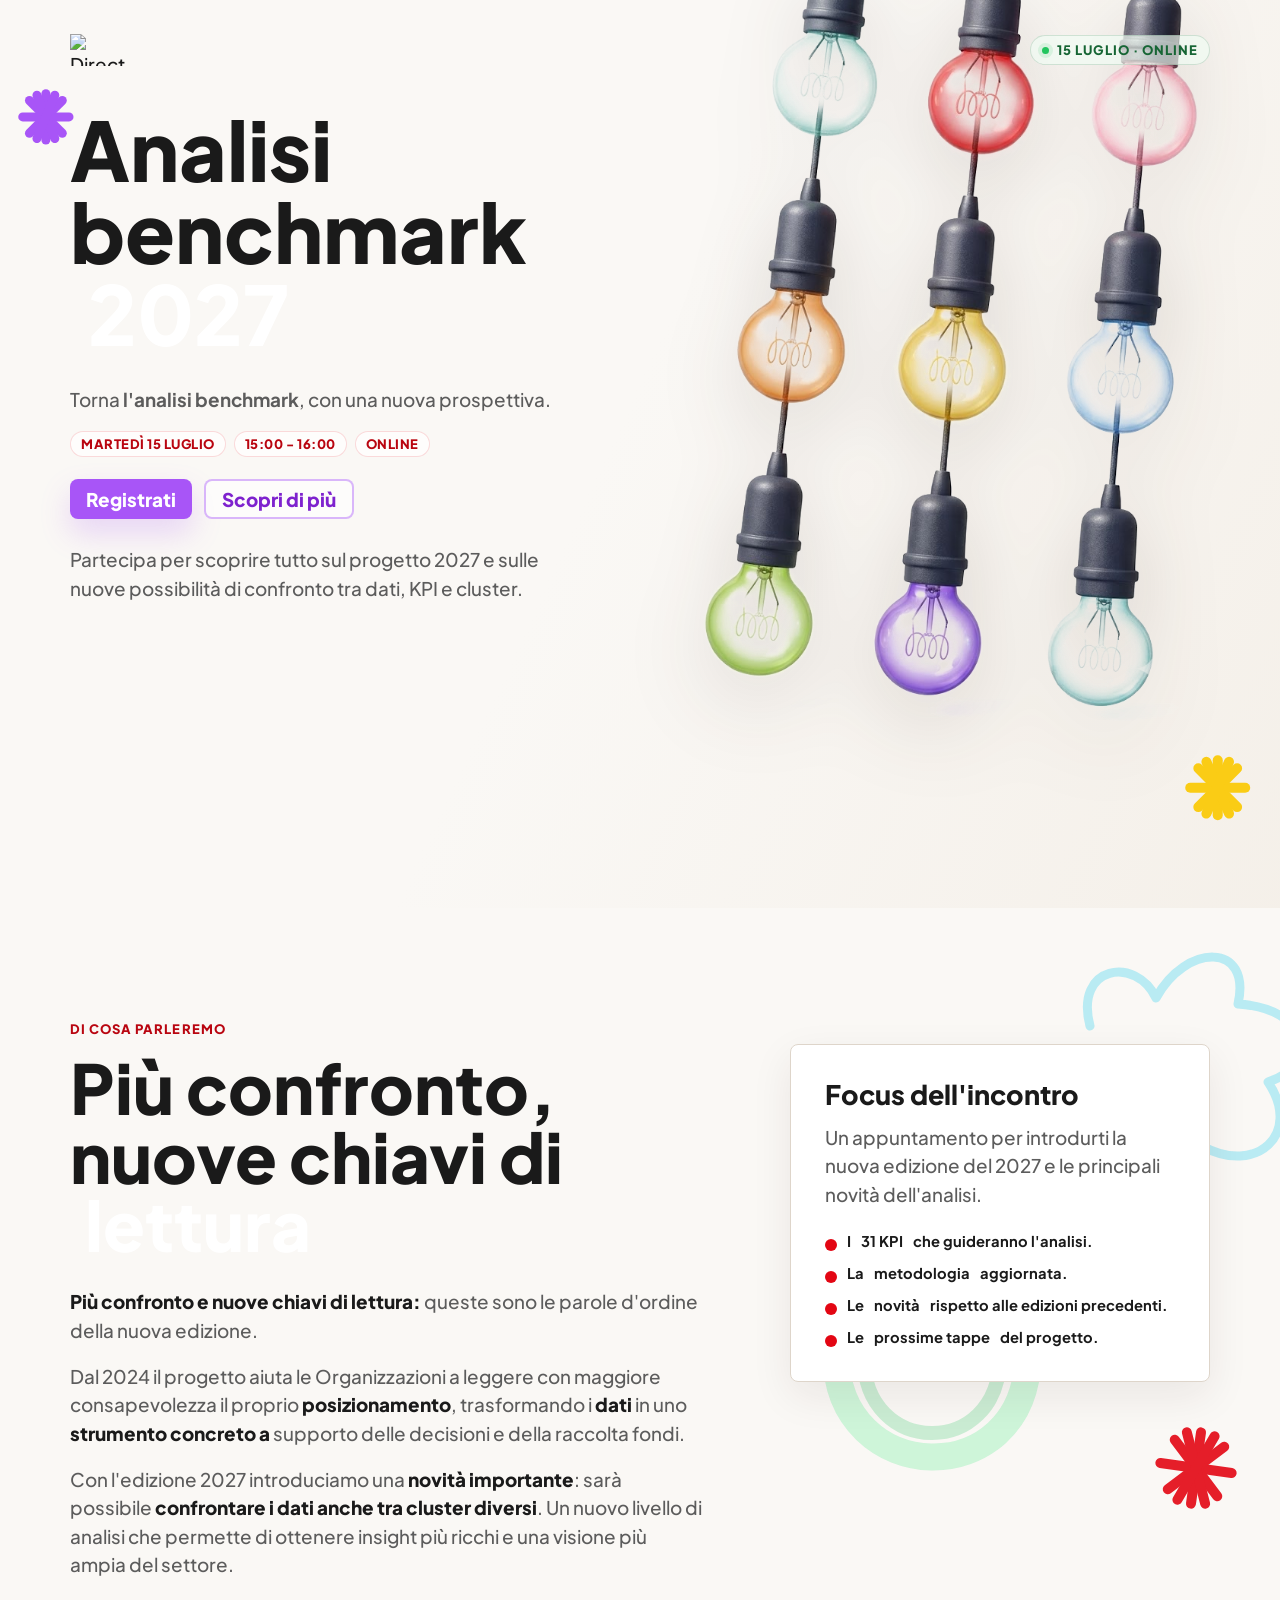
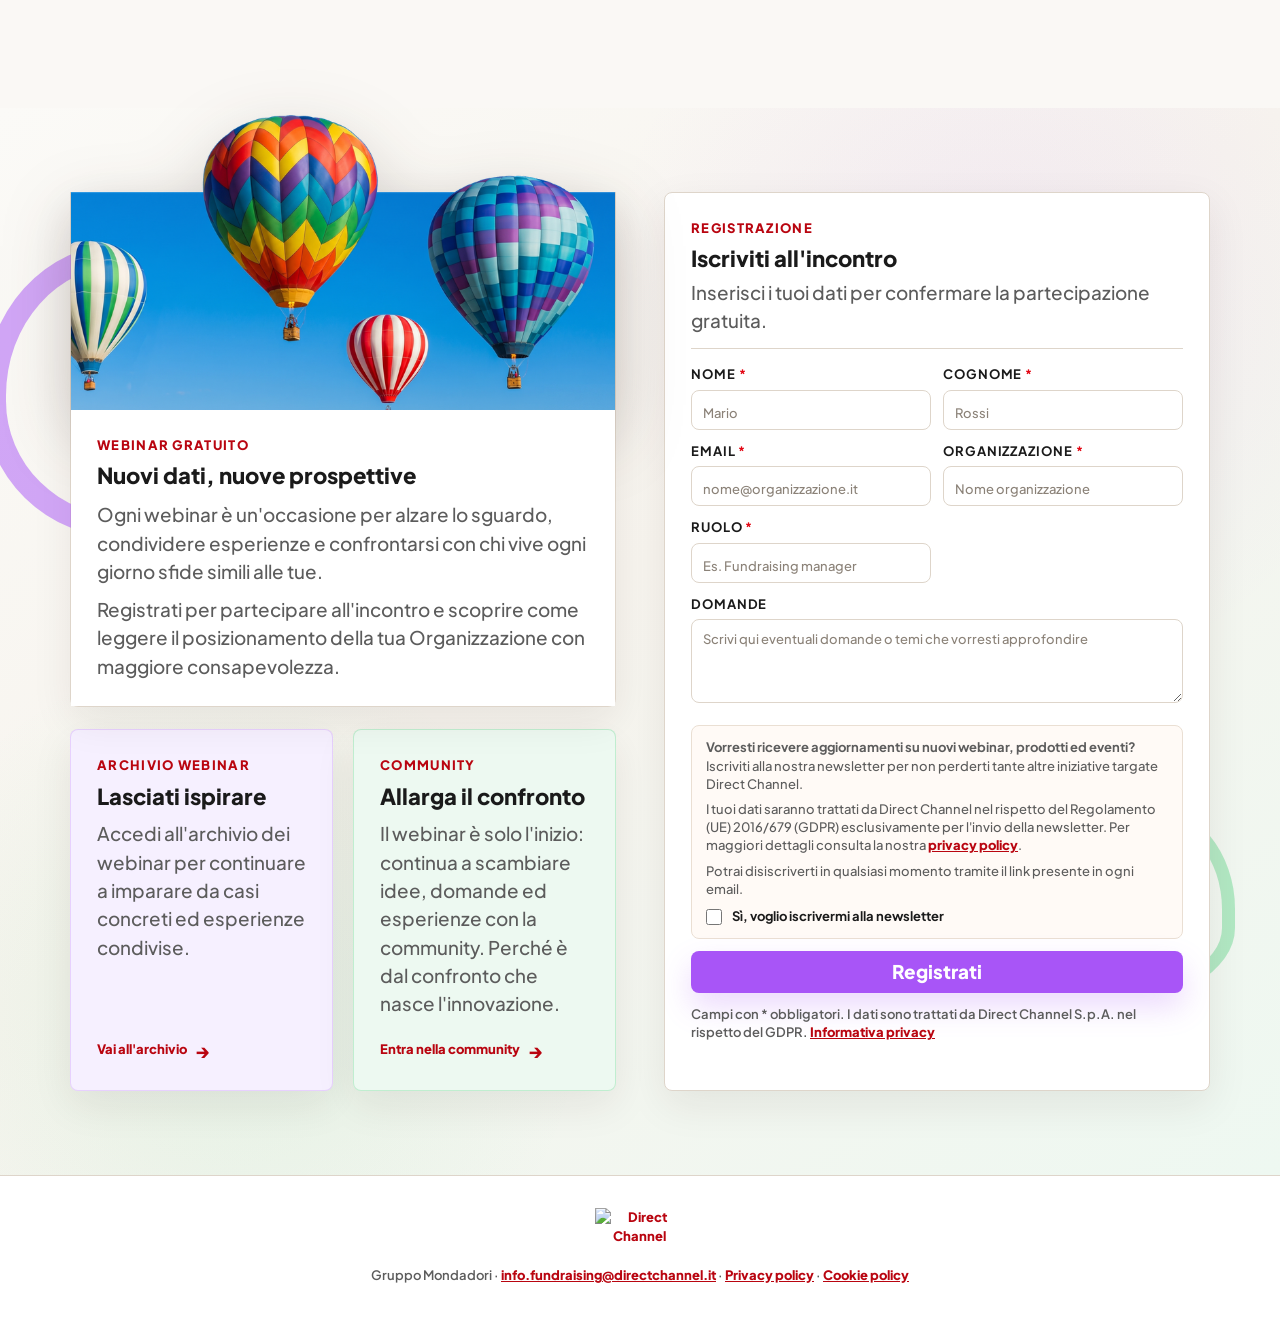
==== commit 75c4bc52: "Set registration form full height" ====
--- a/analisibenchmark2027/index.html
+++ b/analisibenchmark2027/index.html
@@ -1057,6 +1057,7 @@
       flex-direction: column;
       align-self: stretch;
       width: 100%;
+      height: 100%;
       margin: 0;
       border: 1px solid var(--line);
       border-radius: var(--radius);
@@ -1790,6 +1791,7 @@
         grid-column: auto;
         grid-row: auto;
         align-self: auto;
+        height: auto;
       }
     }
 
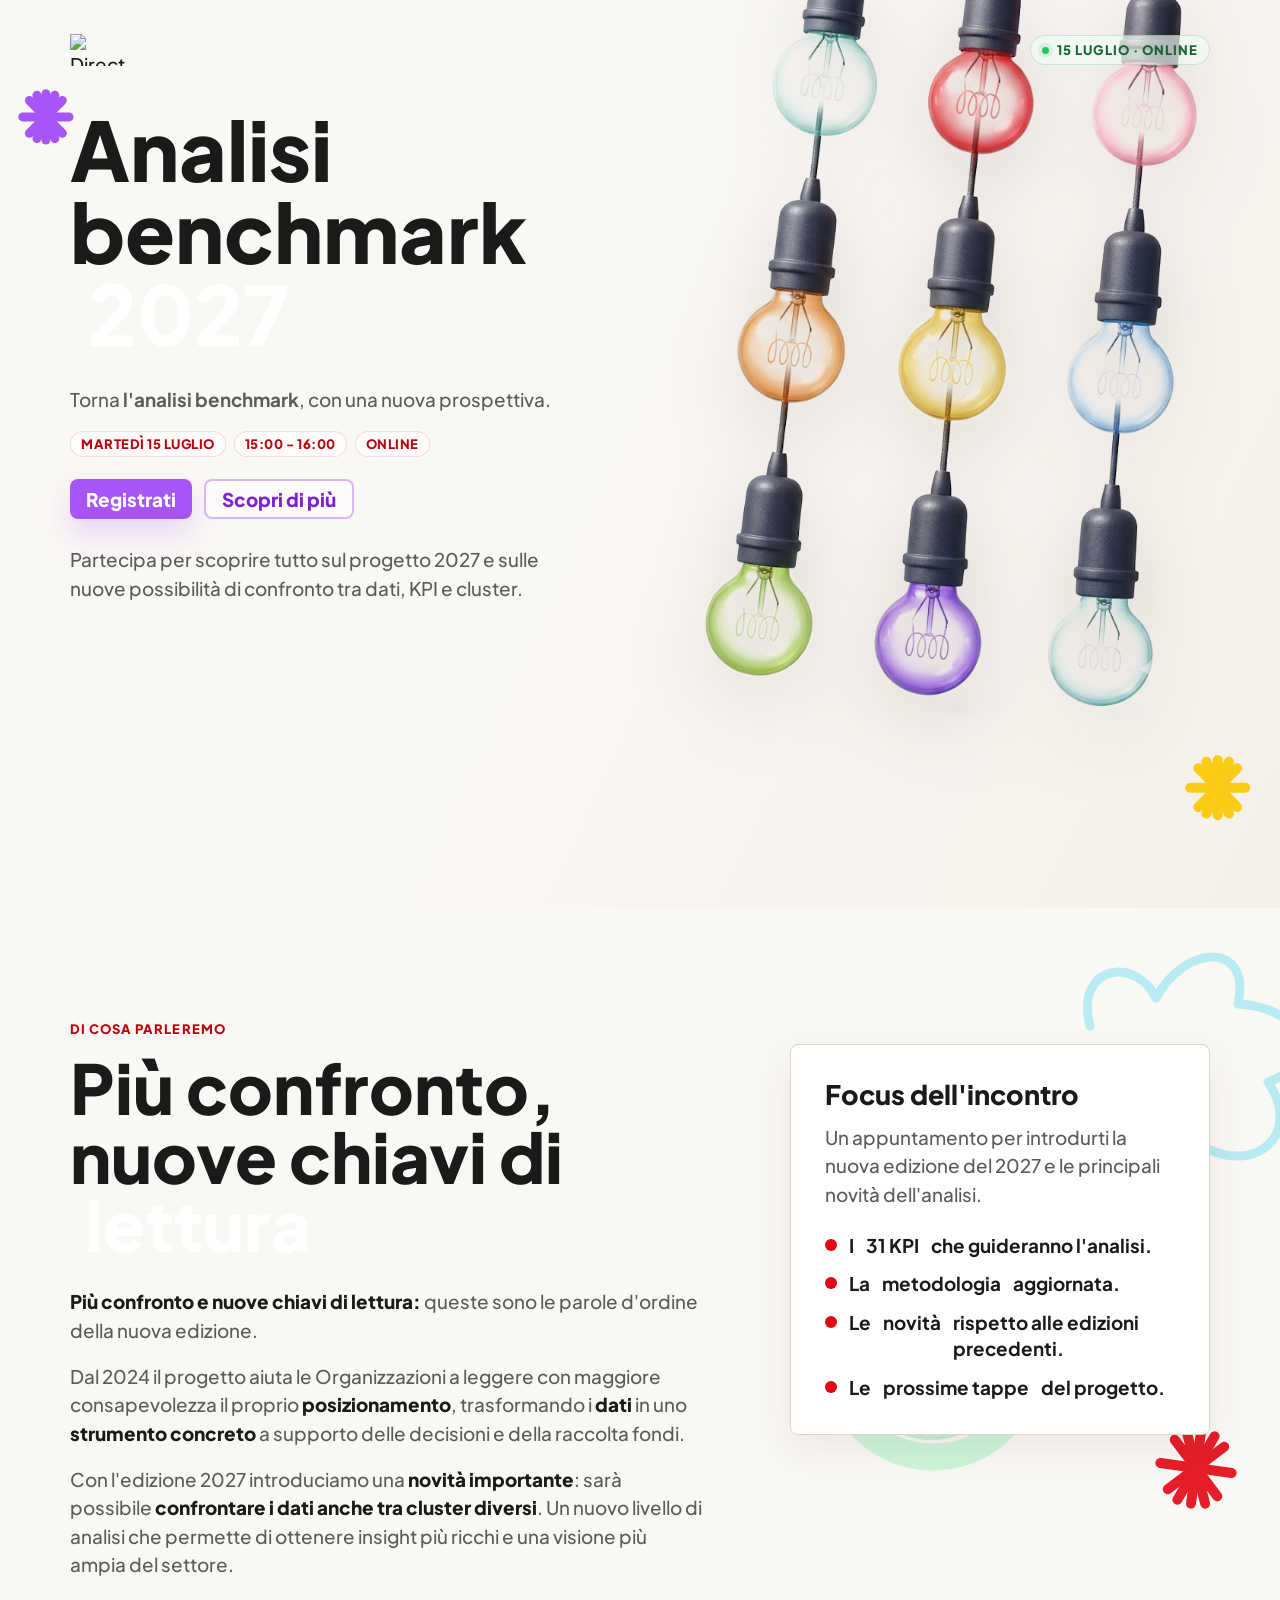
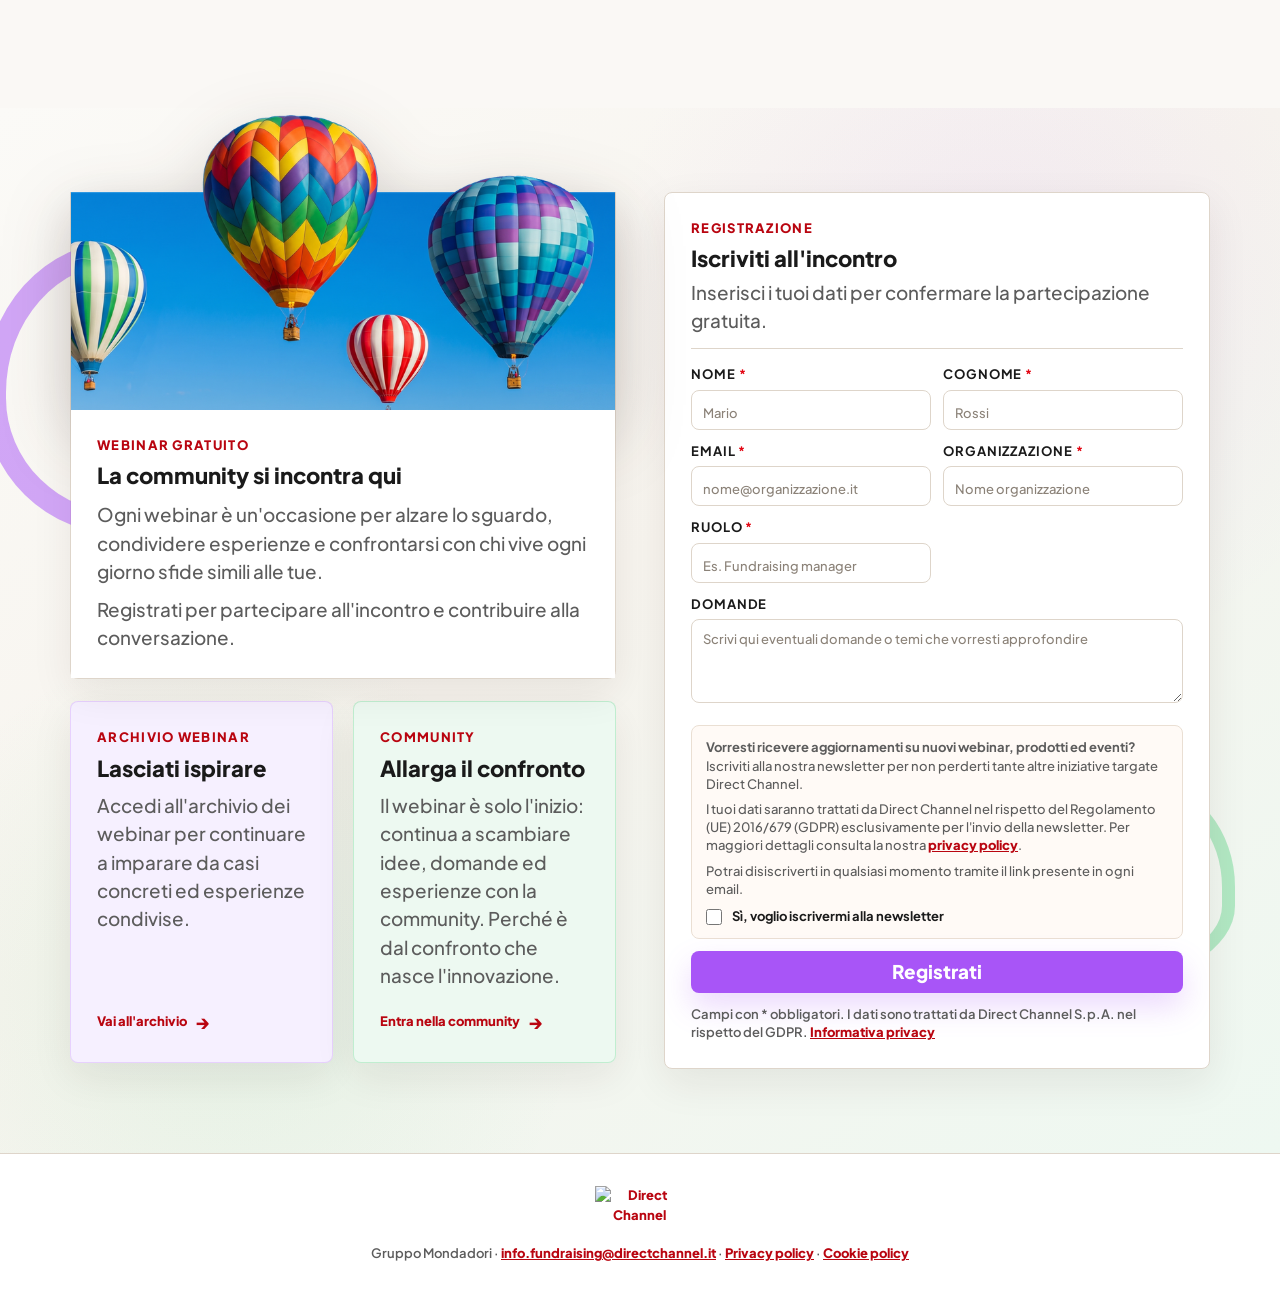
==== commit 01e0e187: "Update benchmark landing copy and focus list" ====
--- a/analisibenchmark2027/index.html
+++ b/analisibenchmark2027/index.html
@@ -925,12 +925,10 @@
 
     .focus-list li {
       display: flex;
-      gap: 10px;
+      gap: 12px;
       color: var(--ink);
-      font-size: clamp(0.9rem, 1.15vw, 1rem);
       font-weight: 700;
-      line-height: 1.35;
-      white-space: nowrap;
+      line-height: 1.4;
     }
 
     .focus-list li::before {
@@ -2289,7 +2287,7 @@
               <strong>Pi&ugrave; confronto e nuove chiavi di lettura:</strong> queste sono le parole d'ordine della nuova edizione.
             </p>
             <p>
-              Dal 2024 il progetto aiuta le Organizzazioni a leggere con maggiore consapevolezza il proprio <strong>posizionamento</strong>, trasformando i <strong>dati</strong> in uno <strong>strumento concreto a</strong> supporto delle decisioni e della raccolta fondi.
+              Dal 2024 il progetto aiuta le Organizzazioni a leggere con maggiore consapevolezza il proprio <strong>posizionamento</strong>, trasformando i <strong>dati</strong> in uno <strong>strumento concreto</strong> a supporto delle decisioni e della raccolta fondi.
             </p>
             <p>
               Con l'edizione 2027 introduciamo una <strong>novit&agrave; importante</strong>: sar&agrave; possibile <strong>confrontare i dati anche tra cluster diversi</strong>. Un nuovo livello di analisi che permette di ottenere insight pi&ugrave; ricchi e una visione pi&ugrave; ampia del settore.
@@ -2321,9 +2319,9 @@
             </figure>
             <div class="registration-copy">
               <p class="small label">Webinar gratuito</p>
-              <h2>Nuovi dati, nuove prospettive</h2>
+              <h2>La community si incontra qui</h2>
               <p>Ogni webinar &egrave; un'occasione per alzare lo sguardo, condividere esperienze e confrontarsi con chi vive ogni giorno sfide simili alle tue.</p>
-              <p>Registrati per partecipare all'incontro e scoprire come leggere il posizionamento della tua Organizzazione con maggiore consapevolezza.</p>
+              <p>Registrati per partecipare all'incontro e contribuire alla conversazione.</p>
             </div>
           </div>
 
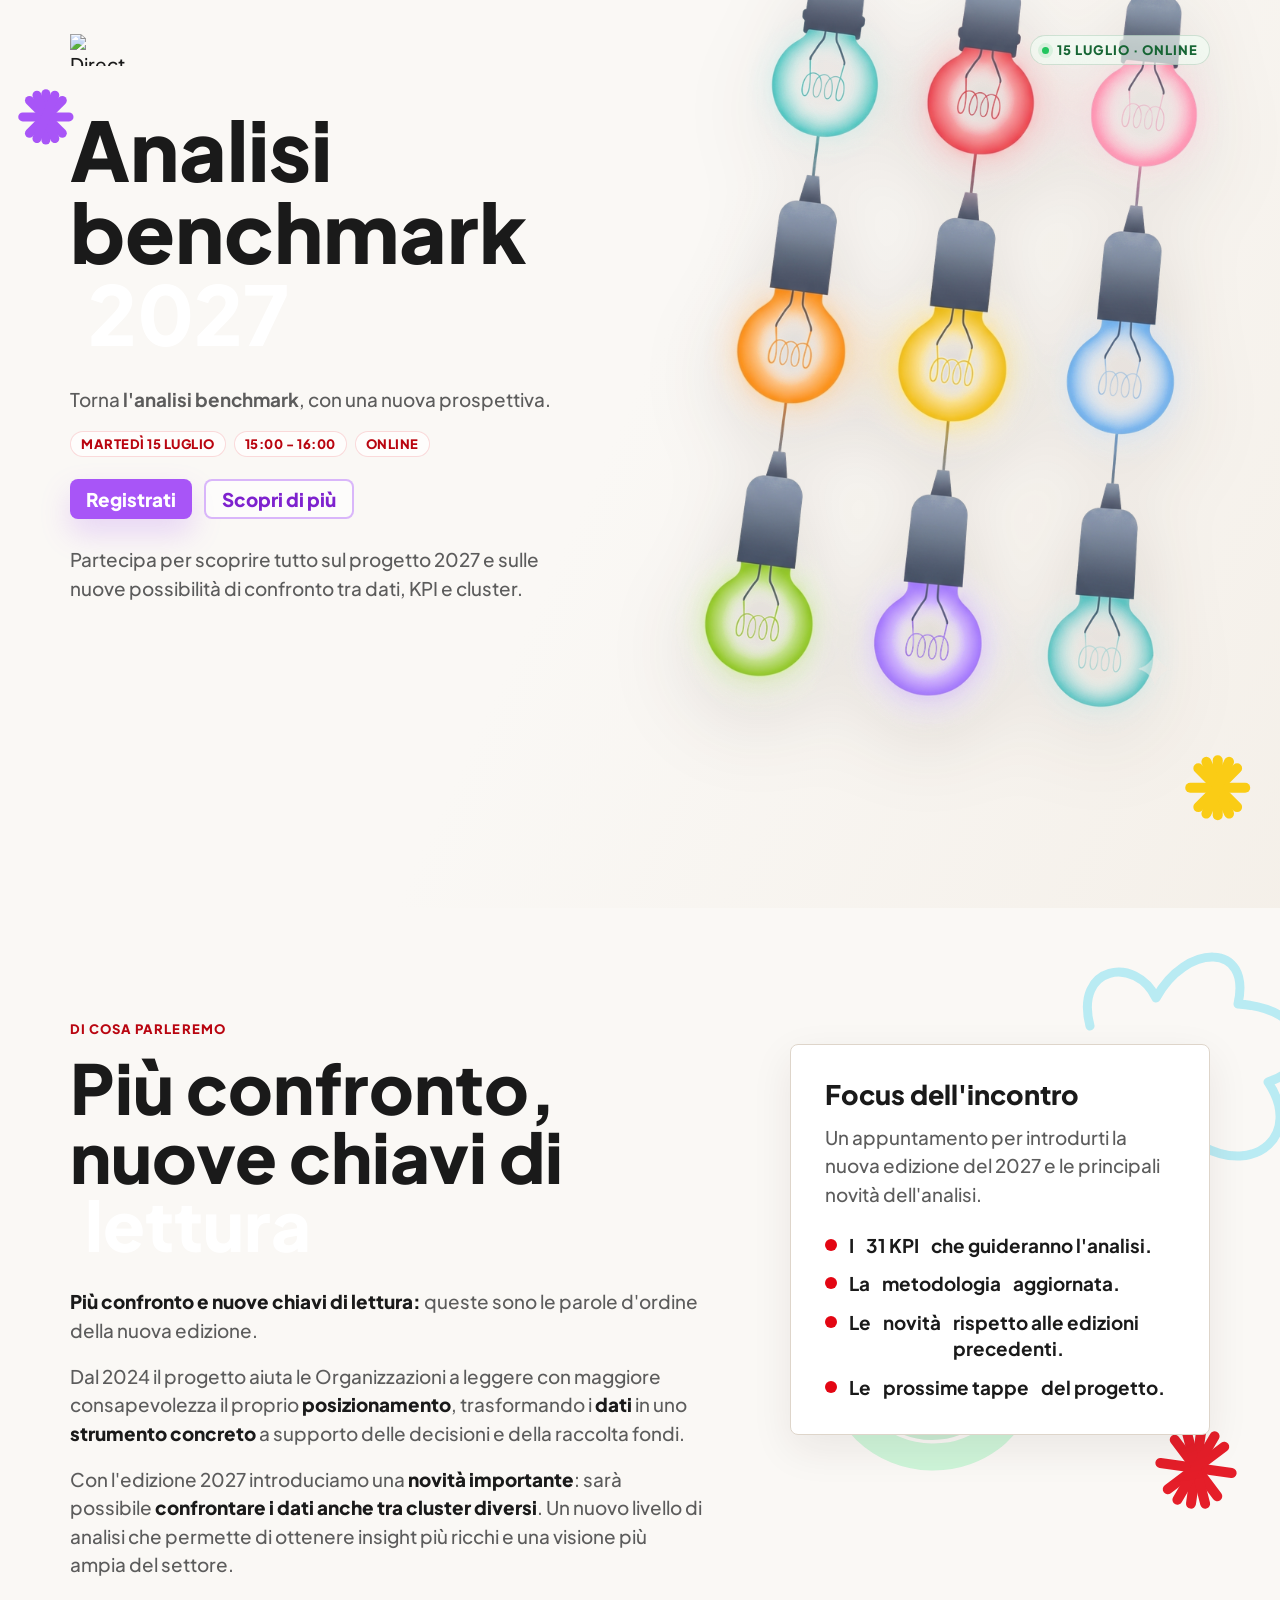
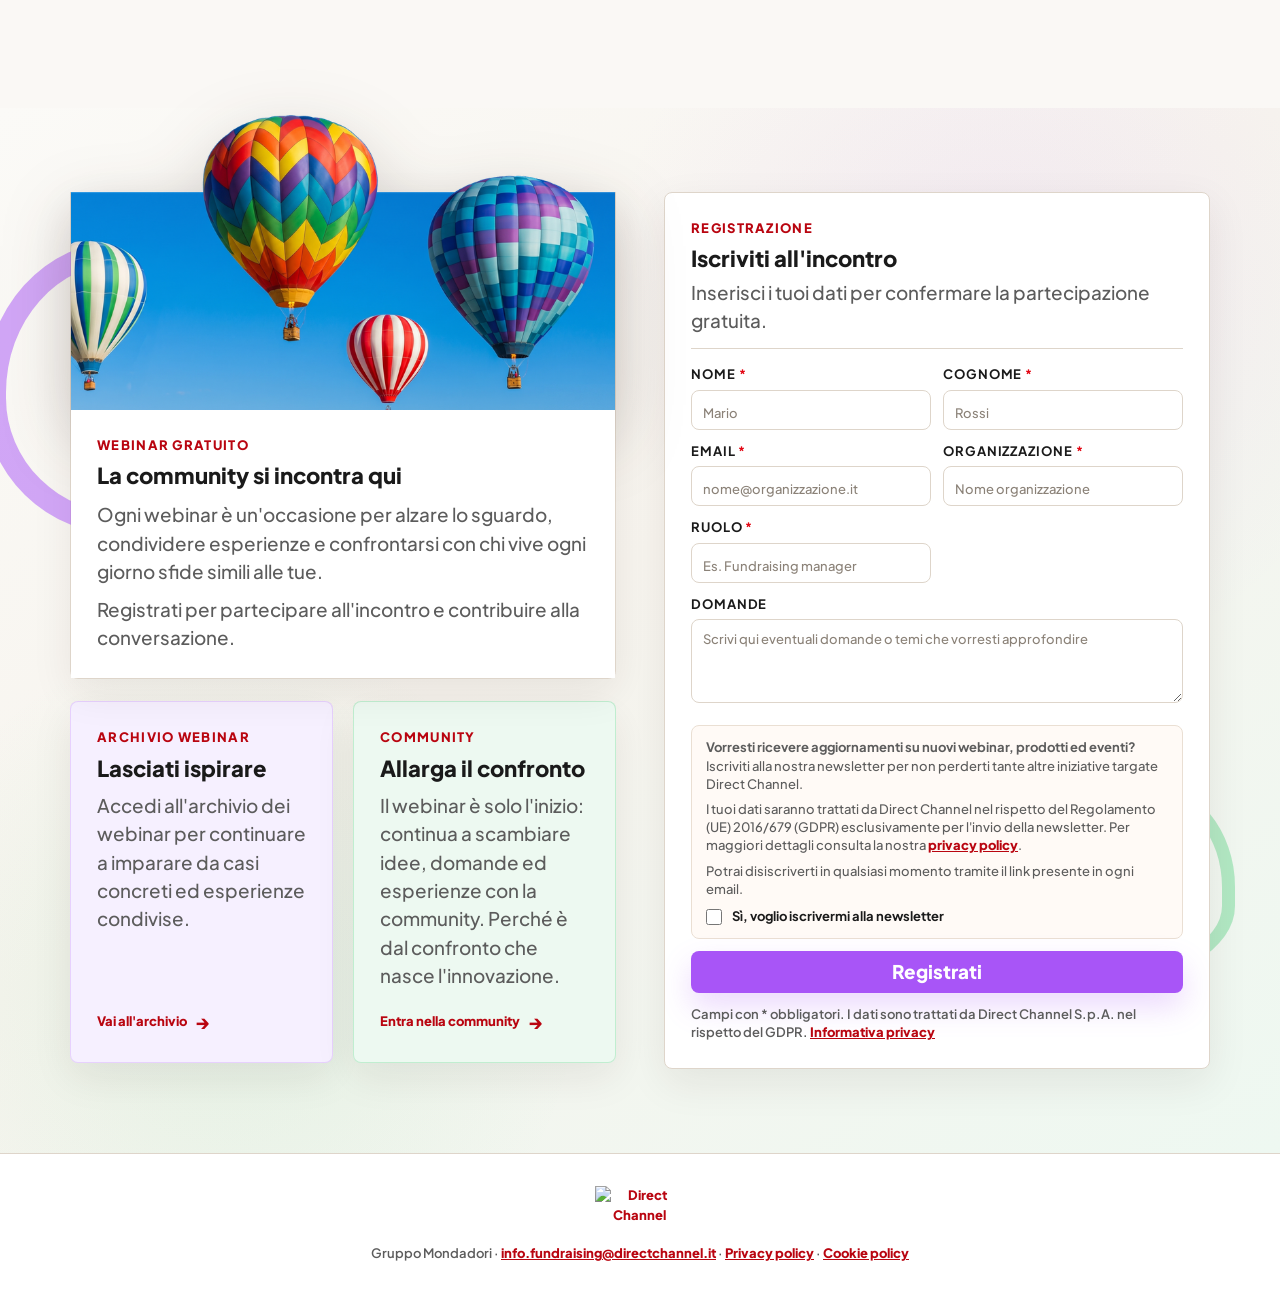
==== commit decd2b3d: "Adjust benchmark mobile hero image position" ====
--- a/analisibenchmark2027/index.html
+++ b/analisibenchmark2027/index.html
@@ -2014,7 +2014,7 @@
 
       .hero-mascot img {
         position: absolute;
-        right: -78px;
+        right: -18px;
         top: -74px;
         bottom: auto;
         width: min(240px, 52vw);
@@ -2023,14 +2023,14 @@
 
       .hero-mascot.is-summer img,
       .hero-mascot.is-winter img {
-        right: -78px;
+        right: -18px;
         top: -74px;
         bottom: auto;
         width: min(240px, 52vw);
       }
 
       .hero-mascot.is-autumn img {
-        right: -78px;
+        right: -18px;
         top: -74px;
         bottom: auto;
         width: min(240px, 52vw);
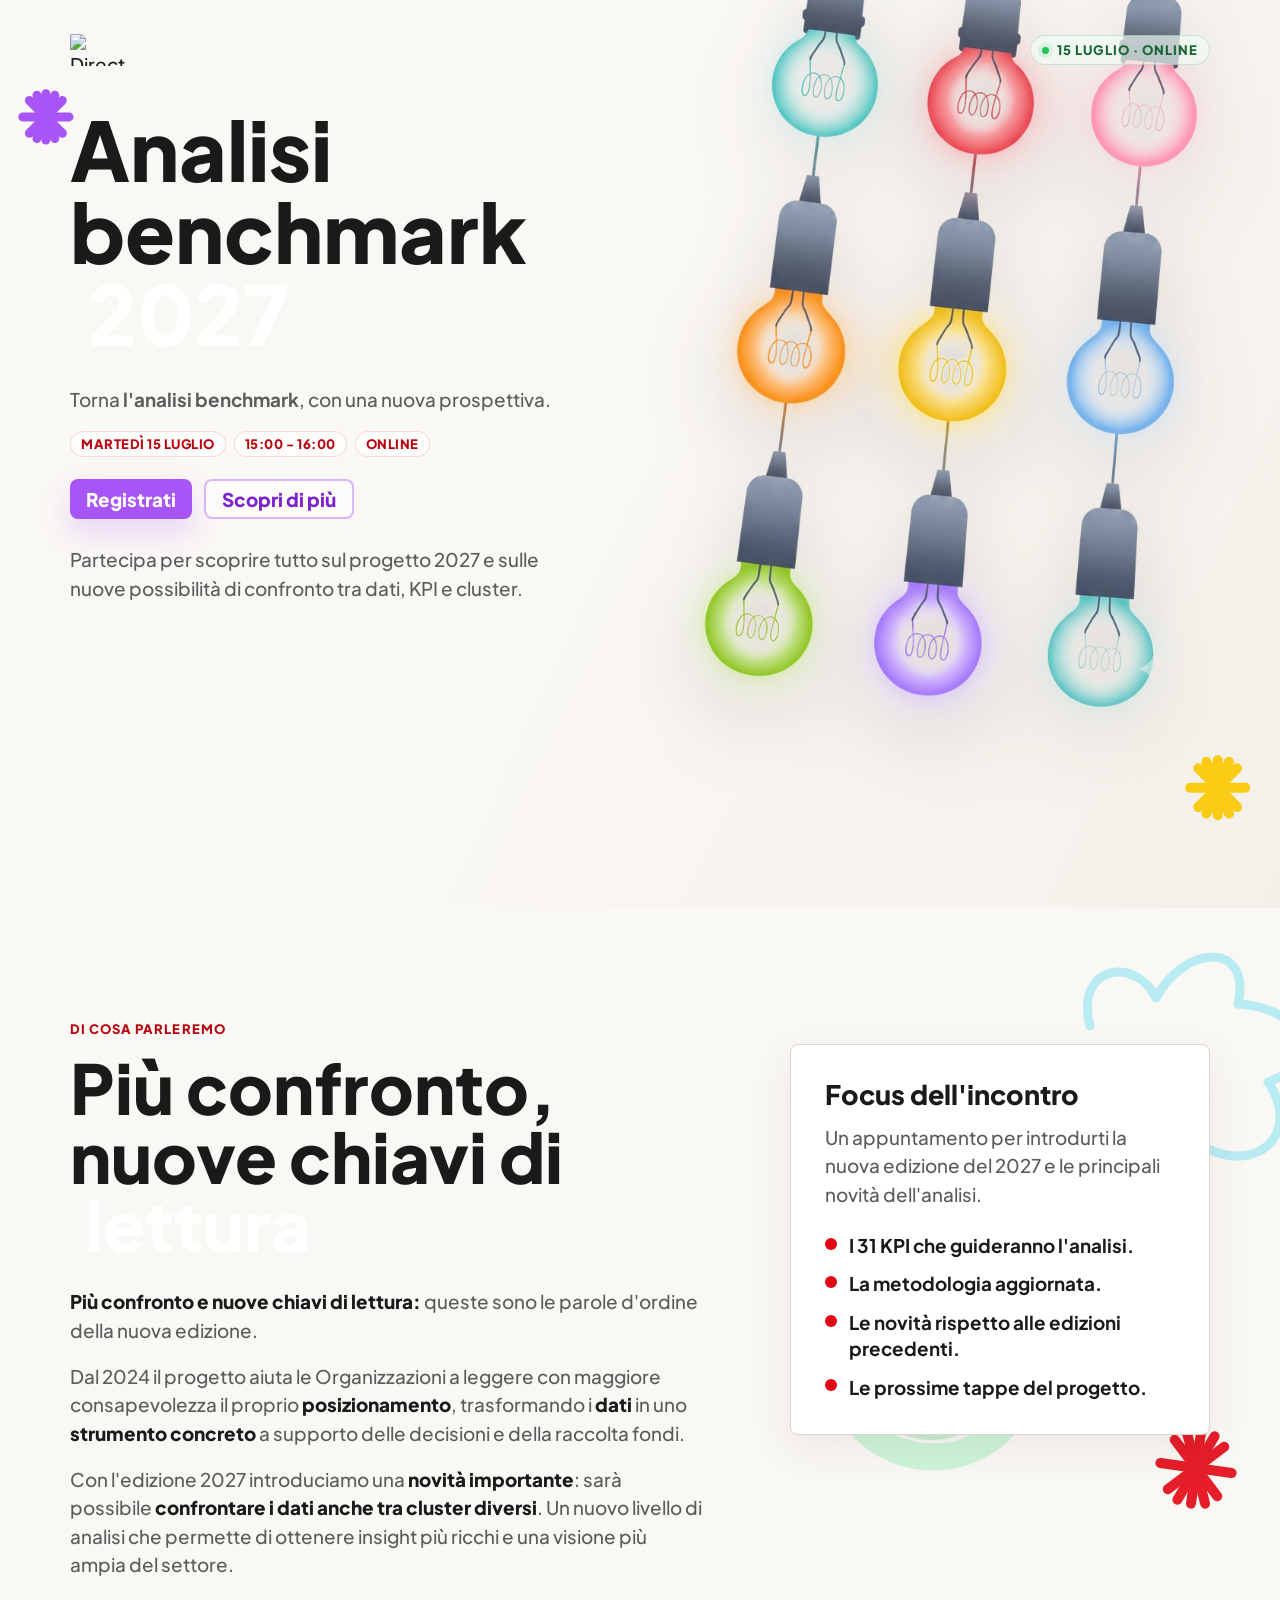
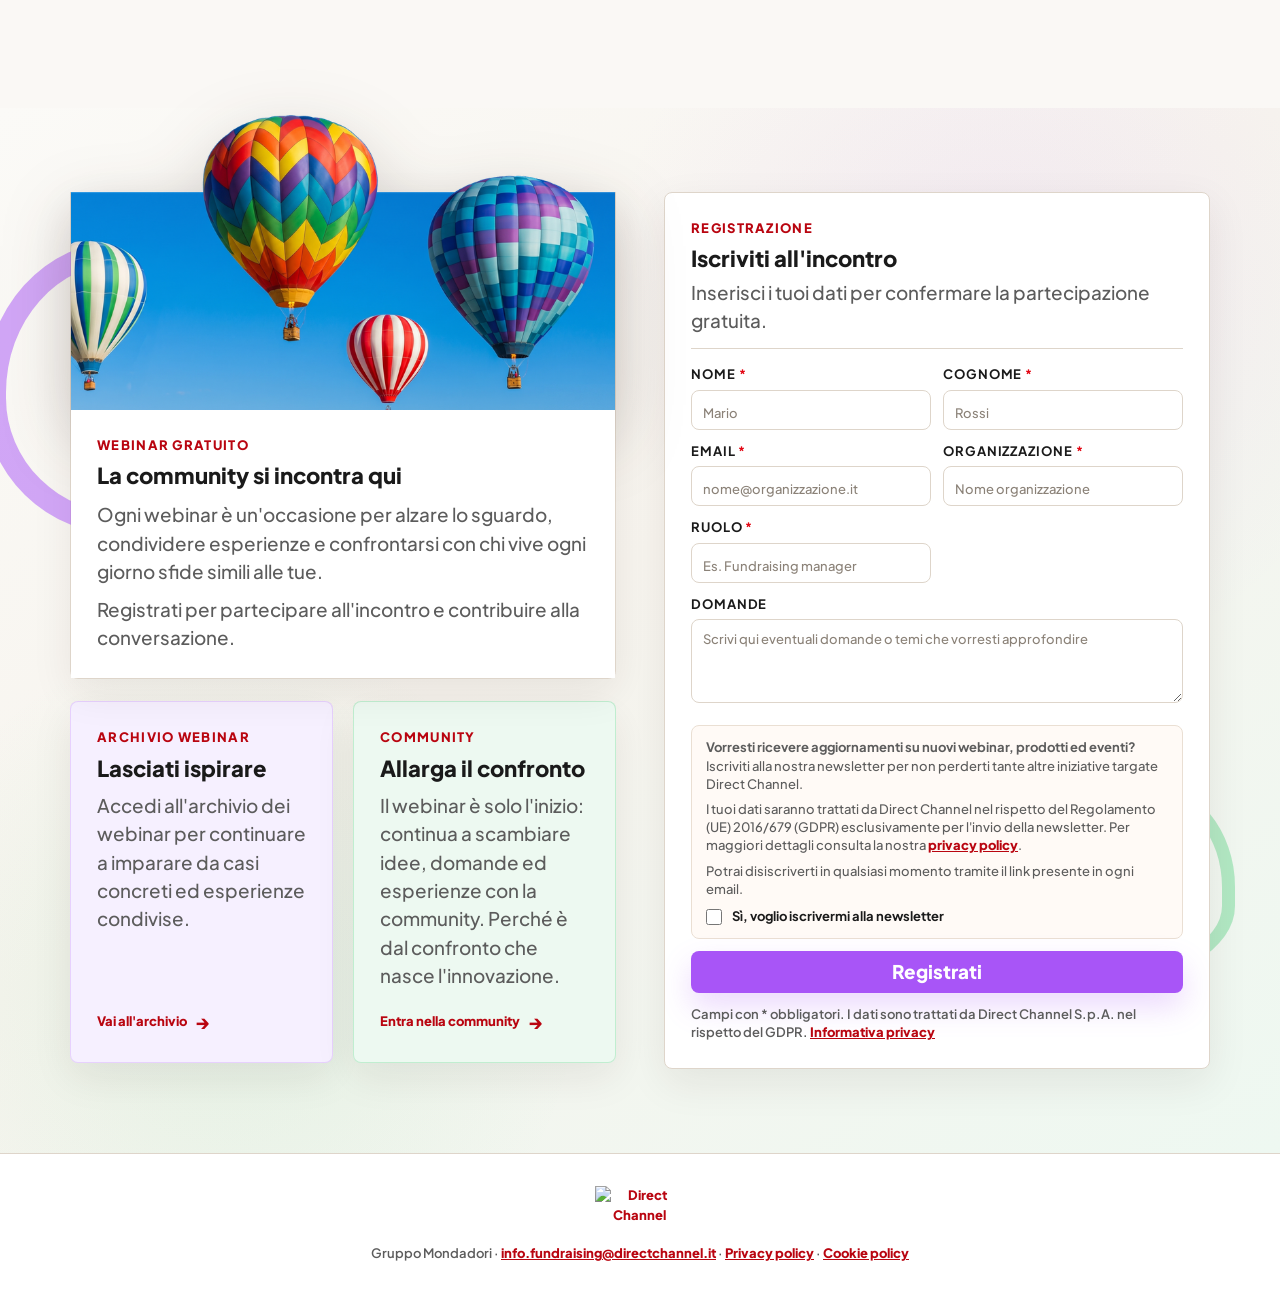
==== commit afe8f4e3: "Fix benchmark focus list word spacing" ====
--- a/analisibenchmark2027/index.html
+++ b/analisibenchmark2027/index.html
@@ -924,8 +924,8 @@
     }
 
     .focus-list li {
-      display: flex;
-      gap: 12px;
+      position: relative;
+      padding-left: 24px;
       color: var(--ink);
       font-weight: 700;
       line-height: 1.4;
@@ -933,10 +933,11 @@
 
     .focus-list li::before {
       content: "";
+      position: absolute;
+      left: 0;
+      top: 0.3em;
       width: 12px;
       height: 12px;
-      flex: 0 0 12px;
-      margin-top: 7px;
       border-radius: 50%;
       background-color: var(--red);
       background-repeat: no-repeat;
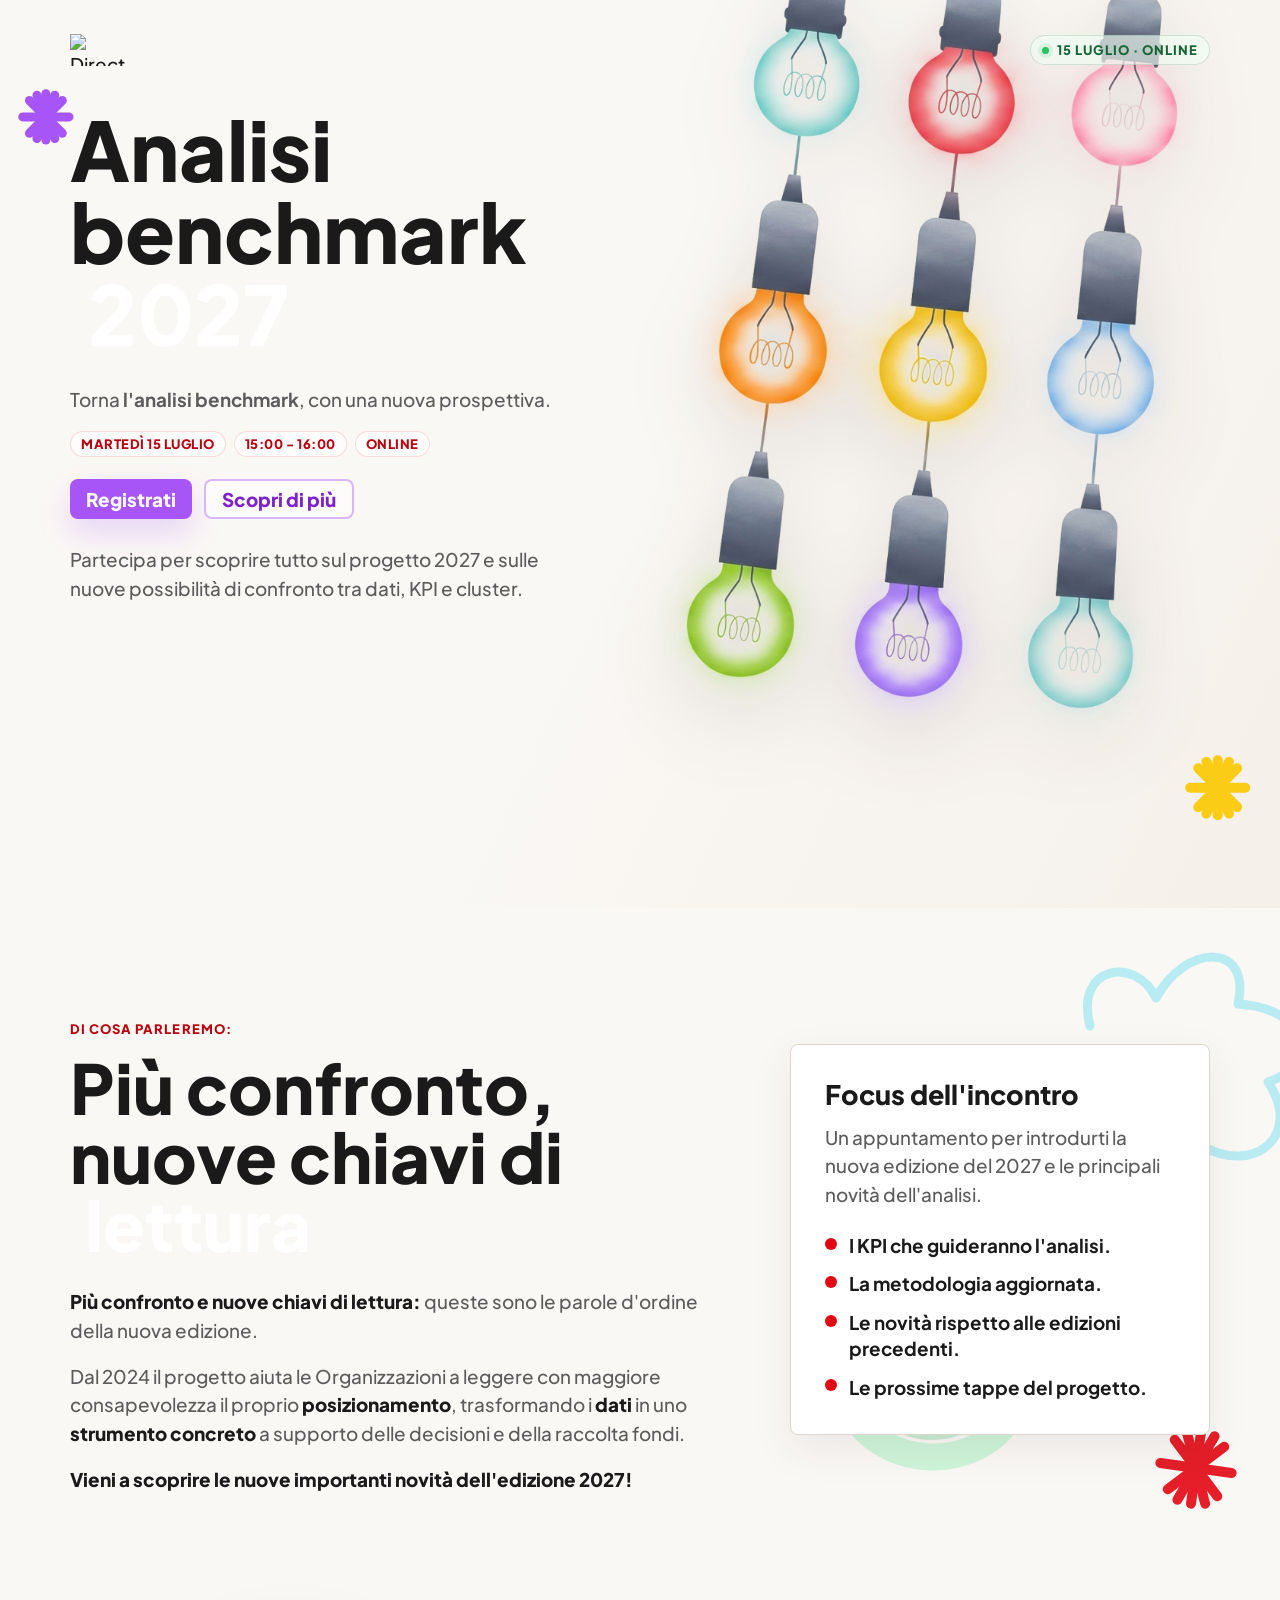
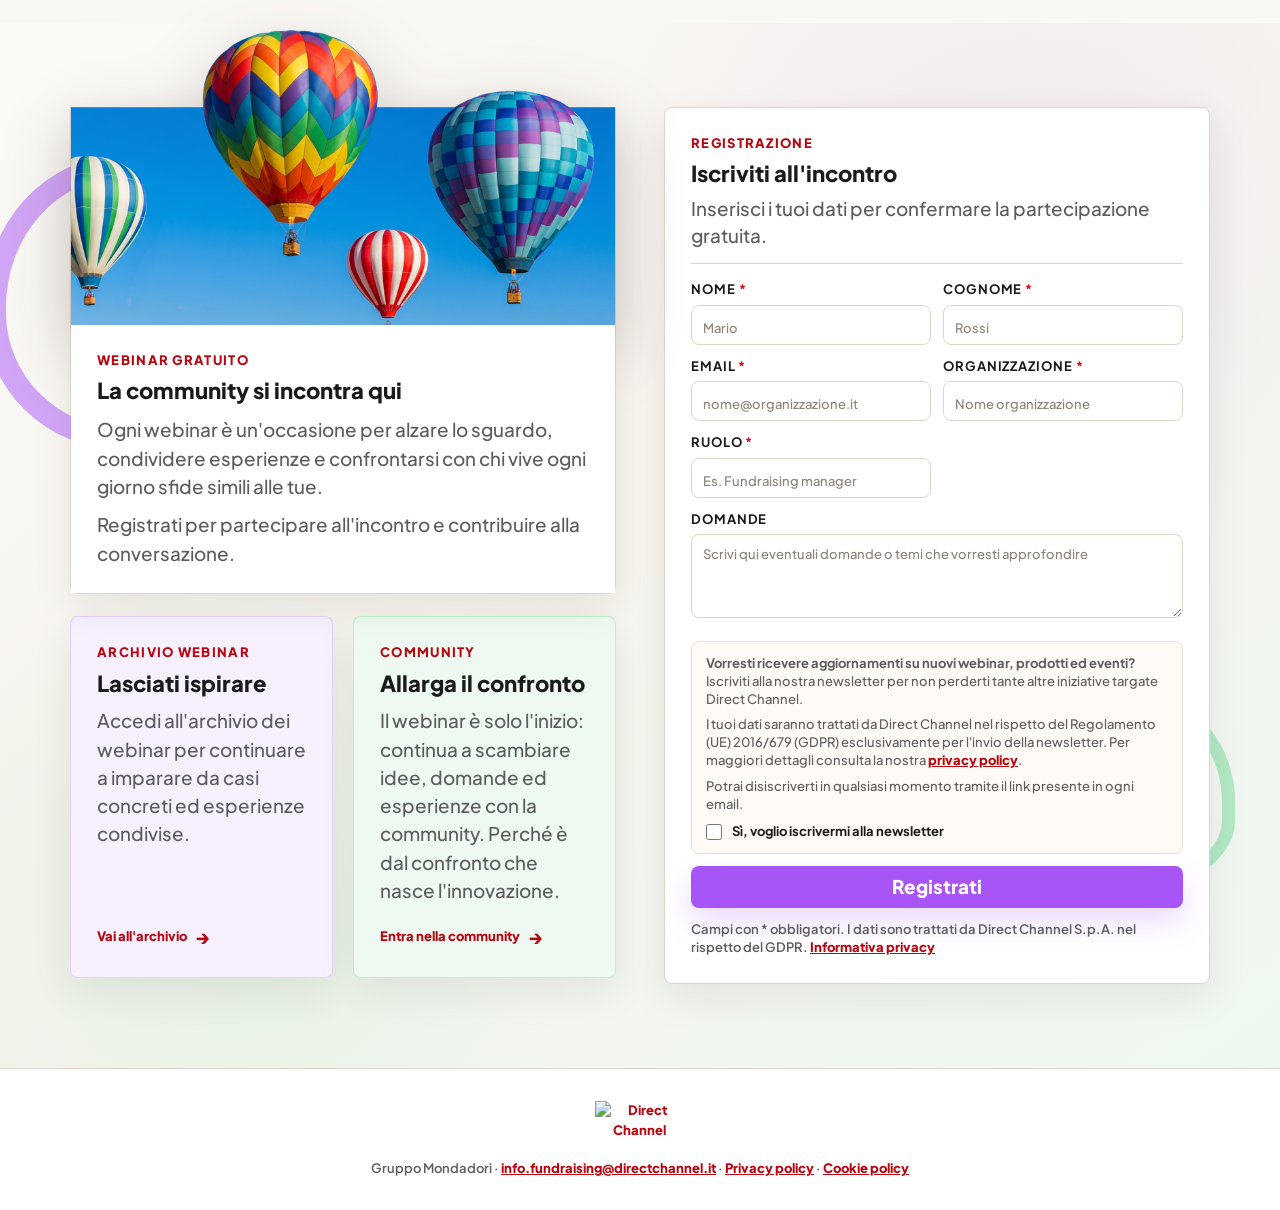
==== commit fc45c061: "Update benchmark 2027 webinar copy" ====
--- a/analisibenchmark2027/index.html
+++ b/analisibenchmark2027/index.html
@@ -2281,7 +2281,7 @@
       </svg>
       <div class="wrap talk-grid">
         <div>
-          <p class="small label">Di cosa parleremo</p>
+          <p class="small label">Di cosa parleremo:</p>
           <h2 class="section-title">Pi&ugrave; confronto,<br>nuove chiavi di <span class="rotating-highlight rotating-highlight--phase-yellow">lettura</span></h2>
           <div class="editorial-copy">
             <p>
@@ -2291,7 +2291,7 @@
               Dal 2024 il progetto aiuta le Organizzazioni a leggere con maggiore consapevolezza il proprio <strong>posizionamento</strong>, trasformando i <strong>dati</strong> in uno <strong>strumento concreto</strong> a supporto delle decisioni e della raccolta fondi.
             </p>
             <p>
-              Con l'edizione 2027 introduciamo una <strong>novit&agrave; importante</strong>: sar&agrave; possibile <strong>confrontare i dati anche tra cluster diversi</strong>. Un nuovo livello di analisi che permette di ottenere insight pi&ugrave; ricchi e una visione pi&ugrave; ampia del settore.
+              <strong>Vieni a scoprire le nuove importanti novit&agrave; dell'edizione 2027!</strong>
             </p>
           </div>
         </div>
@@ -2301,7 +2301,7 @@
           <h2>Focus dell'incontro</h2>
           <p>Un appuntamento per introdurti la nuova edizione del 2027 e le principali novit&agrave; dell'analisi.</p>
           <ul class="focus-list">
-            <li>I <strong>31 KPI</strong> che guideranno l'analisi.</li>
+            <li>I <strong>KPI</strong> che guideranno l'analisi.</li>
             <li>La <strong>metodologia</strong> aggiornata.</li>
             <li>Le <strong>novit&agrave;</strong> rispetto alle edizioni precedenti.</li>
             <li>Le <strong>prossime tappe</strong> del progetto.</li>
@@ -2687,7 +2687,7 @@
         endLocal: "20260715T160000",
         timezone: "Europe/Rome",
         meetUrl: "https://meet.google.com/dcx-webinar-room",
-        description: "Webinar gratuito Direct Channel Academy dedicato alla nuova edizione dell'Analisi Benchmark 2027, ai 31 KPI, alla metodologia aggiornata e alle nuove possibilita' di confronto tra cluster."
+        description: "Webinar gratuito Direct Channel Academy dedicato alla nuova edizione dell'Analisi Benchmark 2027, ai KPI, alla metodologia aggiornata e alle nuove possibilita' di confronto tra cluster."
       };
 
       function formatOutlookDateTime(localValue) {
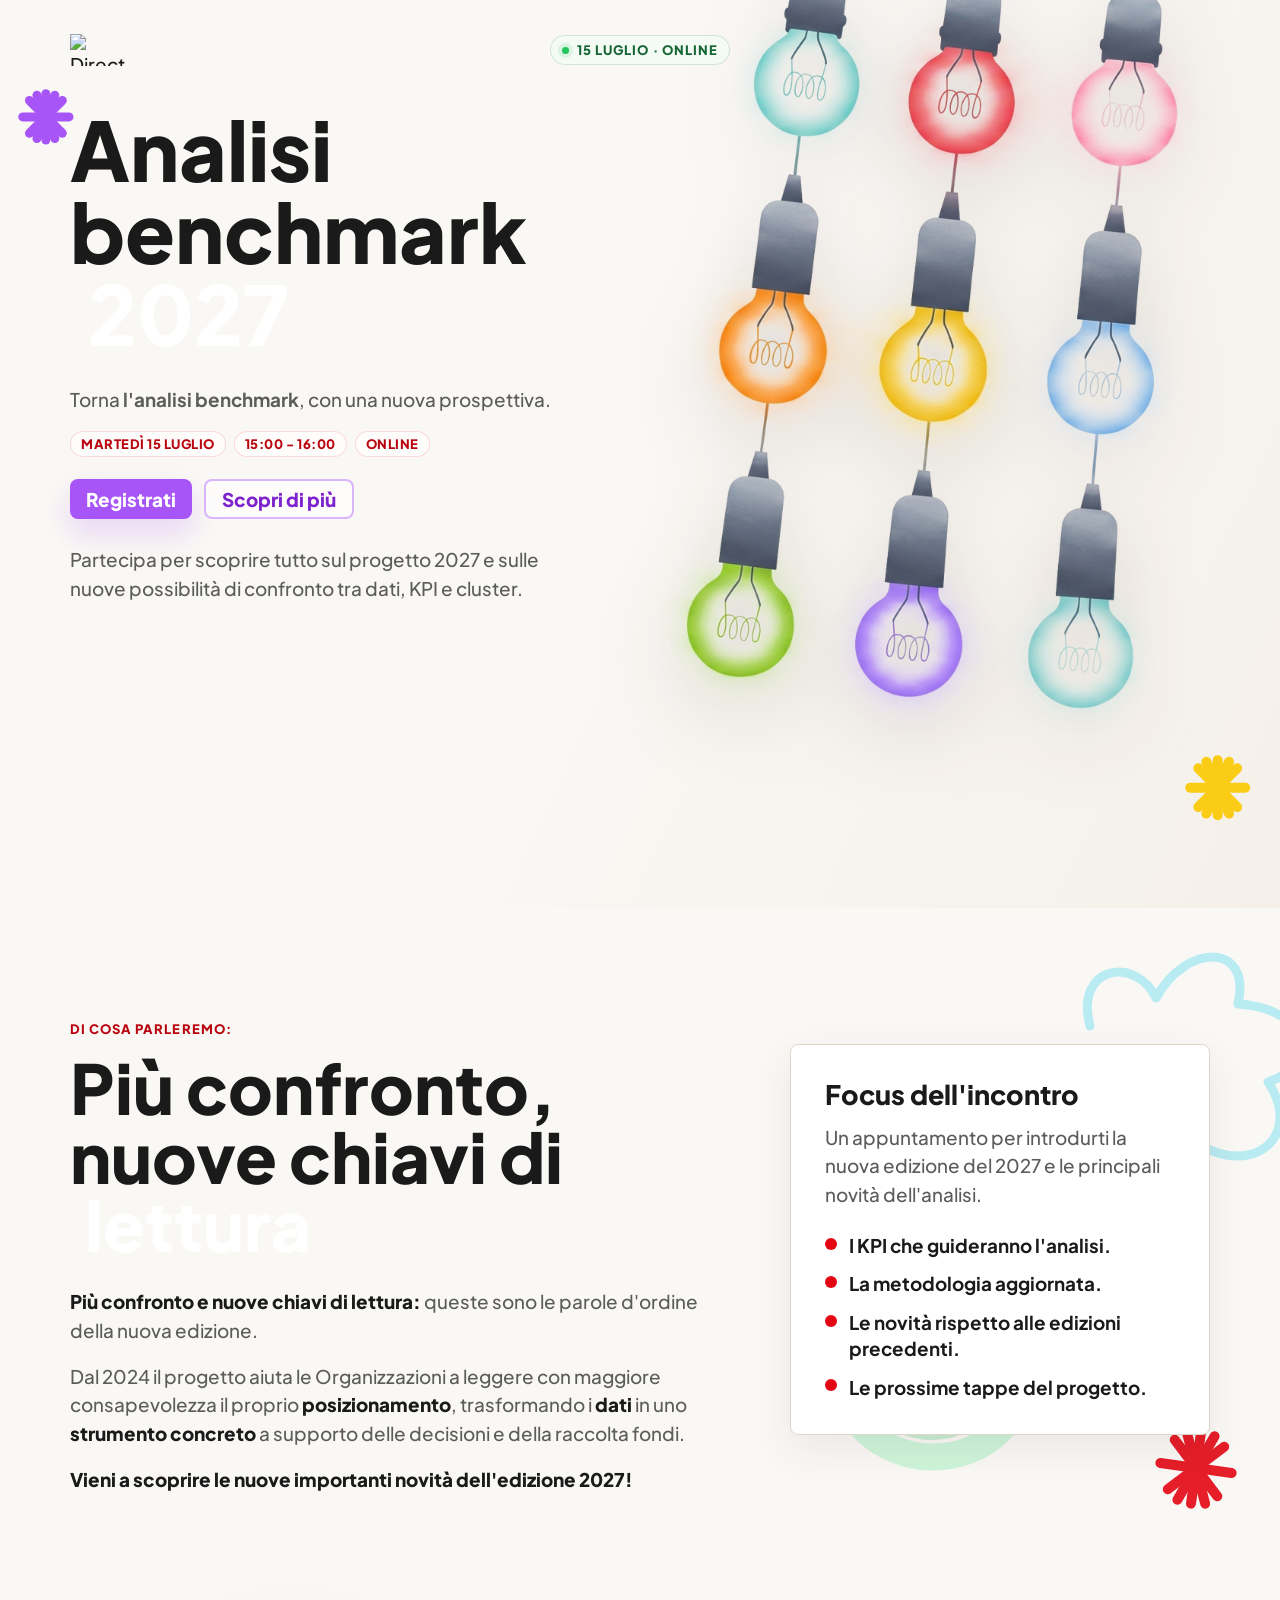
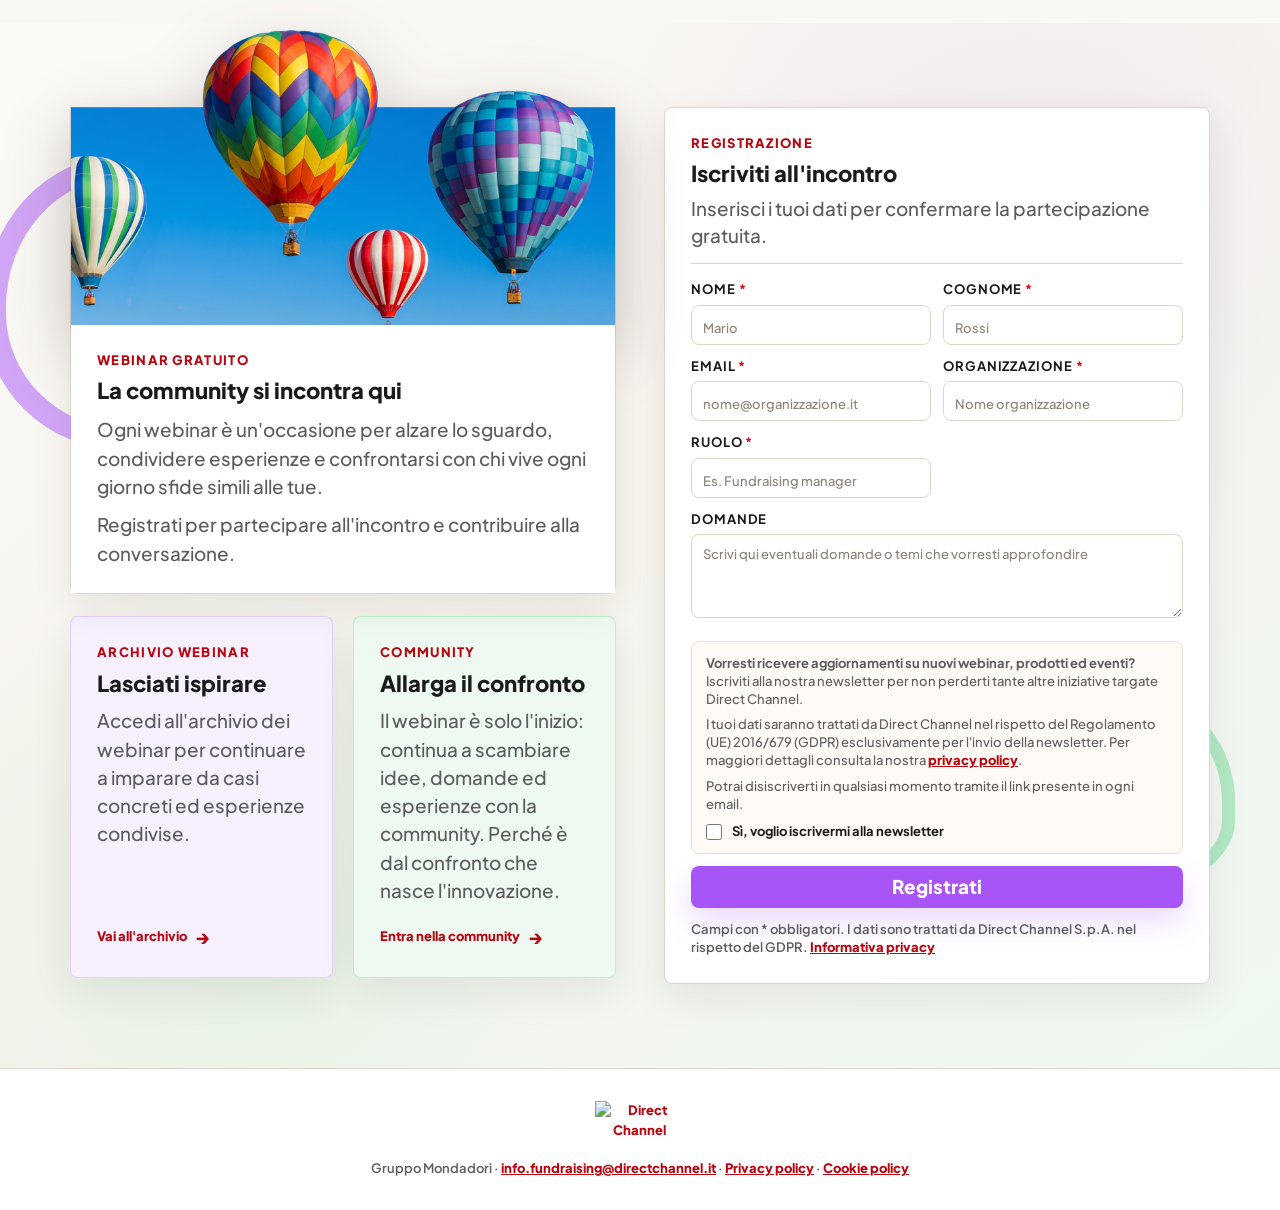
==== commit 11893aea: "Center benchmark date badge" ====
--- a/analisibenchmark2027/index.html
+++ b/analisibenchmark2027/index.html
@@ -269,9 +269,9 @@
     .hero-header {
       position: relative;
       z-index: 2;
-      display: flex;
+      display: grid;
+      grid-template-columns: minmax(0, 1fr) auto minmax(0, 1fr);
       align-items: center;
-      justify-content: space-between;
       gap: 24px;
       min-height: 44px;
     }
@@ -322,6 +322,7 @@
     .hero-header-brand {
       display: inline-flex;
       align-items: center;
+      justify-self: start;
       gap: clamp(12px, 2vw, 18px);
       min-height: 30px;
     }
@@ -334,6 +335,7 @@
       display: inline-flex;
       align-items: center;
       justify-content: center;
+      justify-self: center;
       gap: 8px;
       min-height: 30px;
       margin: 0;
@@ -1876,7 +1878,6 @@
 
       .hero-header {
         min-height: 38px;
-        justify-content: space-between;
       }
 
       .hero-header-brand {
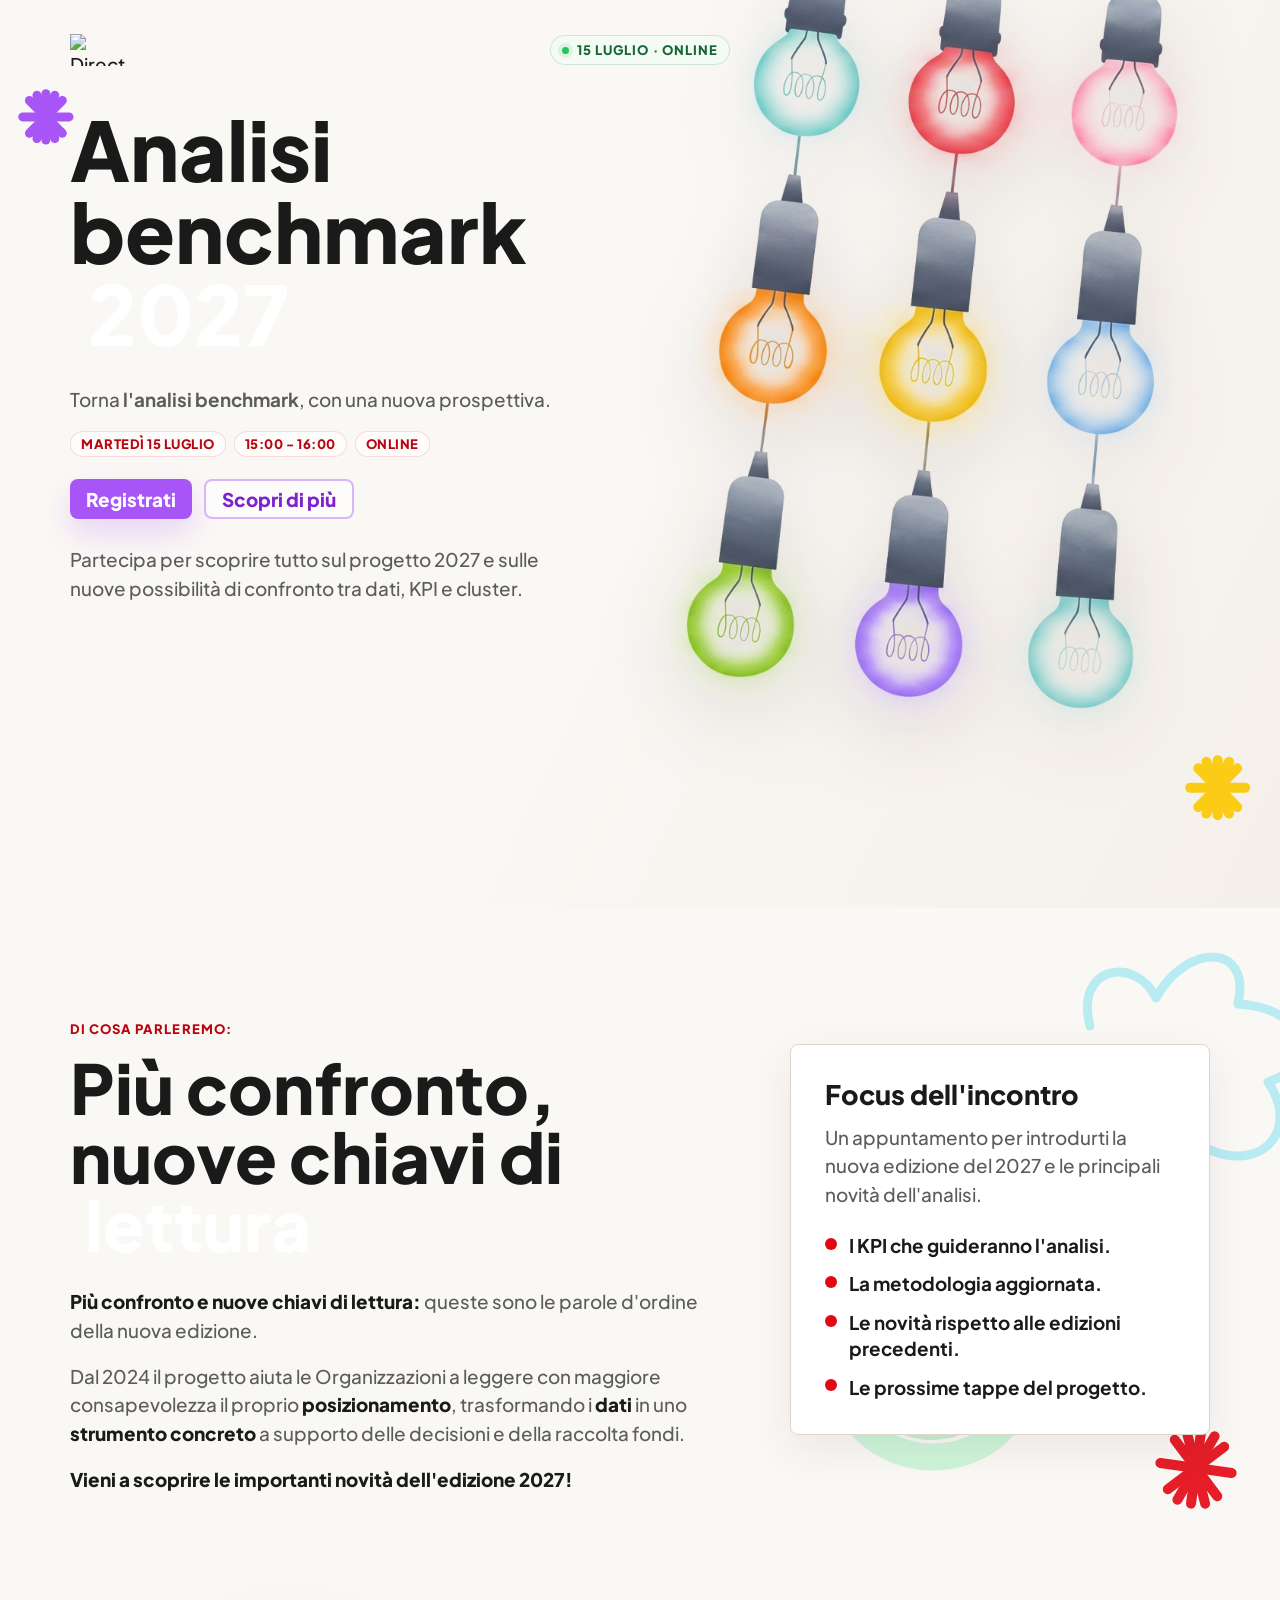
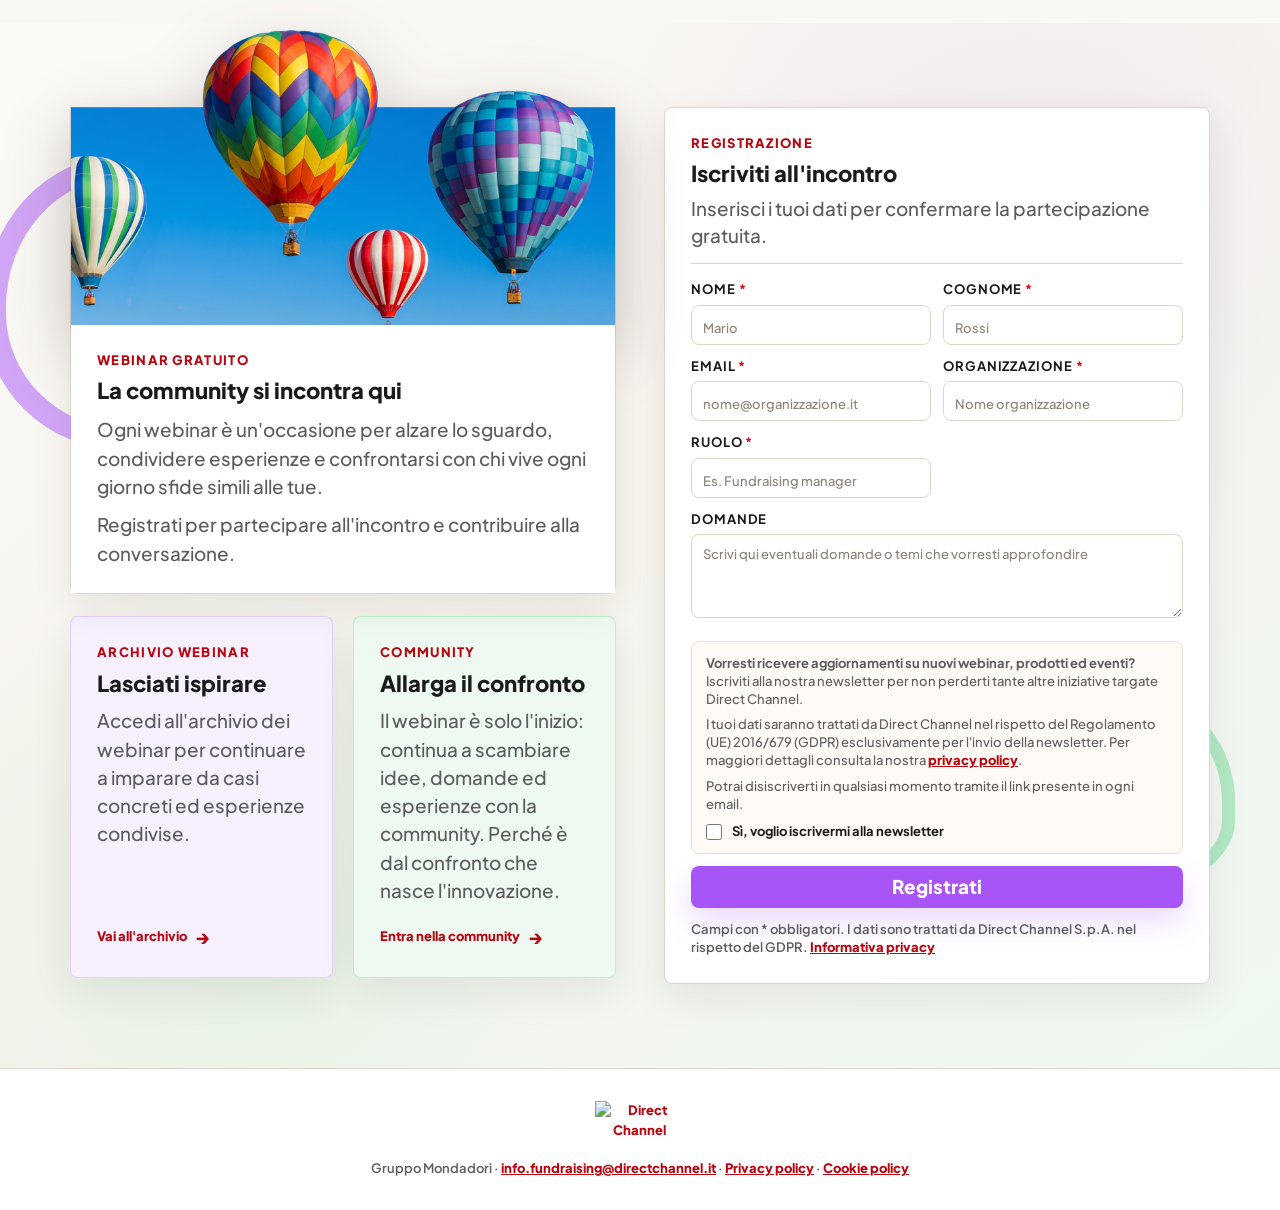
==== commit 47ce69c0: "Update benchmark discovery copy" ====
--- a/analisibenchmark2027/index.html
+++ b/analisibenchmark2027/index.html
@@ -2292,7 +2292,7 @@
               Dal 2024 il progetto aiuta le Organizzazioni a leggere con maggiore consapevolezza il proprio <strong>posizionamento</strong>, trasformando i <strong>dati</strong> in uno <strong>strumento concreto</strong> a supporto delle decisioni e della raccolta fondi.
             </p>
             <p>
-              <strong>Vieni a scoprire le nuove importanti novit&agrave; dell'edizione 2027!</strong>
+              <strong>Vieni a scoprire le importanti novit&agrave; dell'edizione 2027!</strong>
             </p>
           </div>
         </div>
